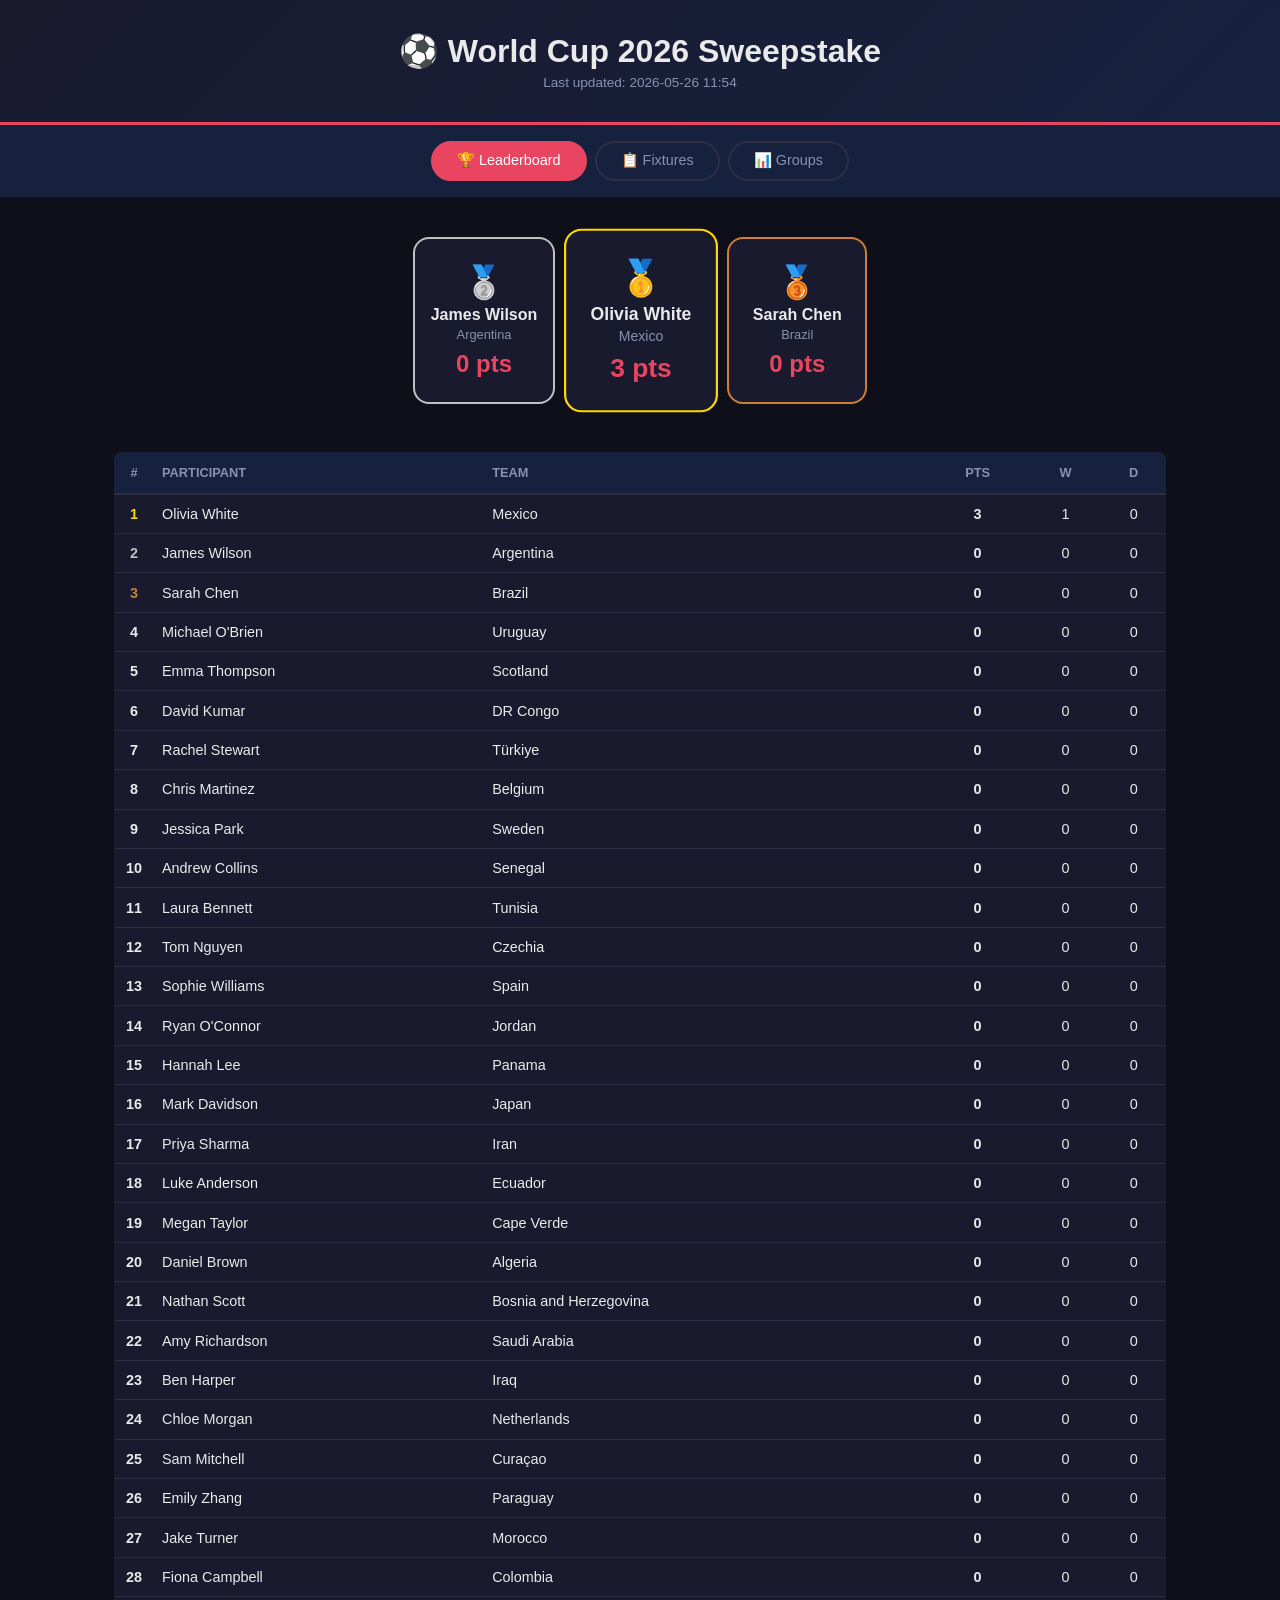
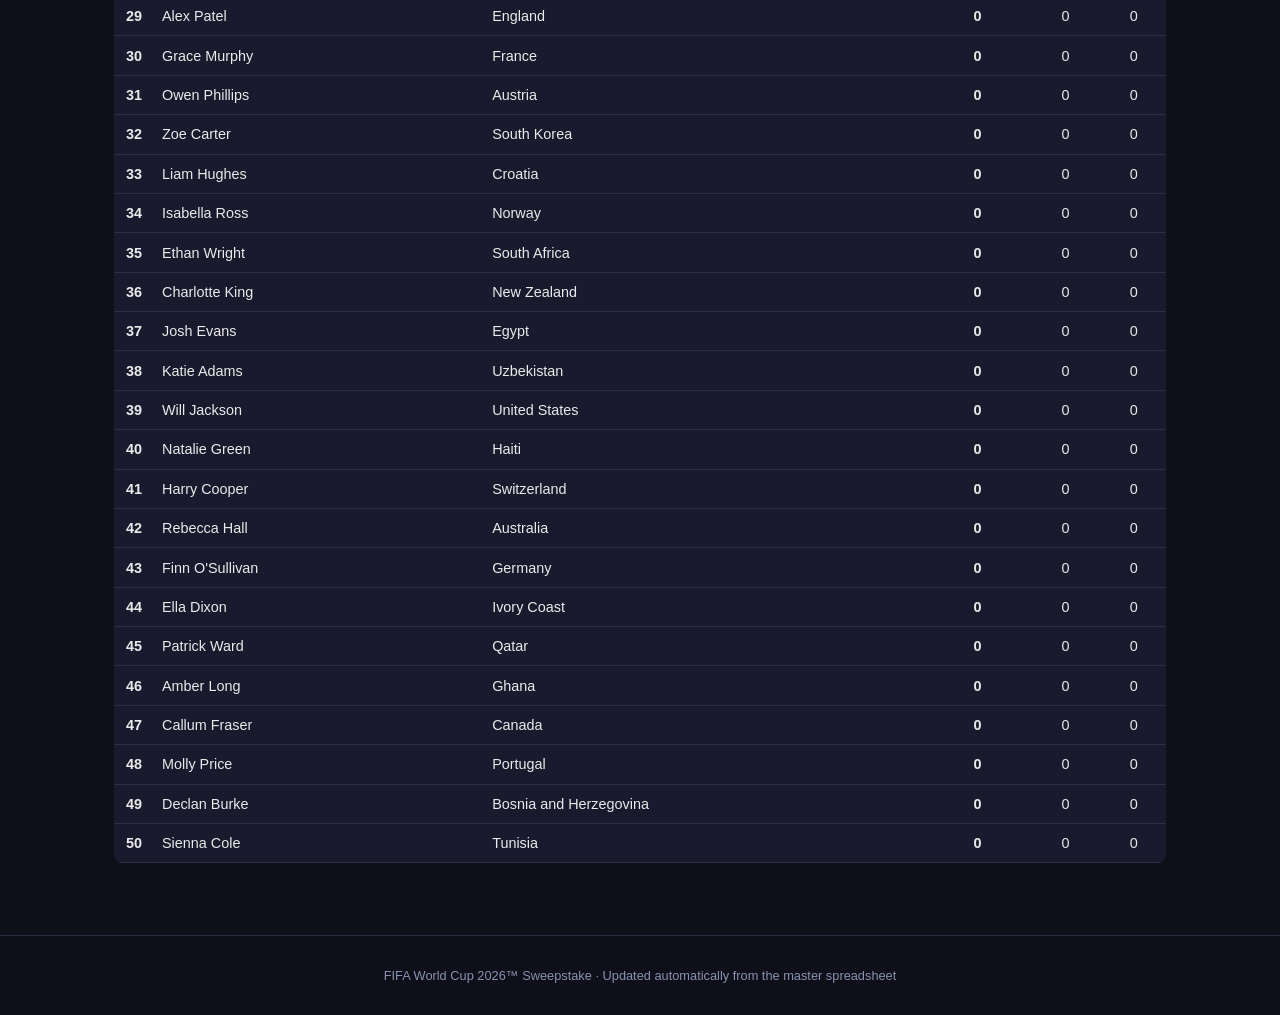
==== docs/WorldCup2026_Sweepstake.html @ 06a11f83 "Initial commit - World Cup 2026 Sweepstake" ====
<!DOCTYPE html>
<html lang="en">
<head>
    <meta charset="UTF-8">
    <meta name="viewport" content="width=device-width, initial-scale=1.0">
    <title>World Cup 2026 Sweepstake</title>
    <style>
:root {
    --primary: #1a1a2e;
    --secondary: #16213e;
    --accent: #e94560;
    --gold: #ffd700;
    --silver: #c0c0c0;
    --bronze: #cd7f32;
    --bg: #0f0f1a;
    --card: #1a1a2e;
    --text: #eaeaea;
    --text-muted: #8892b0;
    --border: #2d2d44;
    --win: #4caf50;
    --draw: #ff9800;
    --loss: #f44336;
}

* { margin: 0; padding: 0; box-sizing: border-box; }

body {
    font-family: -apple-system, BlinkMacSystemFont, 'Segoe UI', Roboto, sans-serif;
    background: var(--bg);
    color: var(--text);
    min-height: 100vh;
}

header {
    background: linear-gradient(135deg, var(--primary), var(--secondary));
    padding: 2rem;
    text-align: center;
    border-bottom: 3px solid var(--accent);
}

header h1 { font-size: 2rem; margin-bottom: 0.3rem; }
.last-updated { color: var(--text-muted); font-size: 0.85rem; }

nav {
    display: flex;
    justify-content: center;
    gap: 0.5rem;
    padding: 1rem;
    background: var(--secondary);
    position: sticky;
    top: 0;
    z-index: 100;
}

.nav-btn {
    background: transparent;
    border: 2px solid var(--border);
    color: var(--text-muted);
    padding: 0.6rem 1.5rem;
    border-radius: 2rem;
    cursor: pointer;
    font-size: 0.9rem;
    transition: all 0.2s;
}

.nav-btn:hover { border-color: var(--accent); color: var(--text); }
.nav-btn.active { background: var(--accent); border-color: var(--accent); color: white; }

main { max-width: 1100px; margin: 0 auto; padding: 1.5rem; }
.tab-content { display: none; }
.tab-content.active { display: block; }

/* LEADERBOARD */
.podium {
    display: flex;
    justify-content: center;
    align-items: flex-end;
    gap: 1rem;
    margin-bottom: 2rem;
    padding: 1rem;
}

.podium-card {
    text-align: center;
    padding: 1.5rem 1rem;
    border-radius: 1rem;
    background: var(--card);
    border: 2px solid var(--border);
    min-width: 140px;
}

.podium-card.gold { border-color: var(--gold); order: 2; transform: scale(1.1); }
.podium-card.silver { border-color: var(--silver); order: 1; }
.podium-card.bronze { border-color: var(--bronze); order: 3; }
.podium-rank { font-size: 2rem; margin-bottom: 0.3rem; }
.podium-name { font-weight: 700; font-size: 1rem; margin-bottom: 0.2rem; }
.podium-team { font-size: 0.8rem; color: var(--text-muted); margin-bottom: 0.5rem; }
.podium-pts { font-size: 1.5rem; font-weight: 700; color: var(--accent); }

.table-container { overflow-x: auto; }

table {
    width: 100%;
    border-collapse: collapse;
    background: var(--card);
    border-radius: 0.5rem;
    overflow: hidden;
}

thead th {
    background: var(--secondary);
    padding: 0.8rem 0.5rem;
    text-align: center;
    font-size: 0.8rem;
    text-transform: uppercase;
    color: var(--text-muted);
    border-bottom: 2px solid var(--border);
}

thead th:nth-child(2), thead th:nth-child(3) { text-align: left; }

tbody tr {
    border-bottom: 1px solid var(--border);
    transition: background 0.15s;
}

tbody tr:hover { background: rgba(233, 69, 96, 0.05); }

tbody td {
    padding: 0.7rem 0.5rem;
    text-align: center;
    font-size: 0.9rem;
}

tbody td:nth-child(2), tbody td:nth-child(3) { text-align: left; }

.rank-cell { font-weight: 700; width: 40px; }
.rank-1 { color: var(--gold); }
.rank-2 { color: var(--silver); }
.rank-3 { color: var(--bronze); }

/* FIXTURES */
.filter-bar {
    display: flex;
    gap: 1rem;
    align-items: center;
    margin-bottom: 1.5rem;
    flex-wrap: wrap;
}

.filter-bar select {
    background: var(--card);
    color: var(--text);
    border: 1px solid var(--border);
    padding: 0.5rem 1rem;
    border-radius: 0.5rem;
    font-size: 0.9rem;
}

.toggle-label {
    display: flex;
    align-items: center;
    gap: 0.5rem;
    color: var(--text-muted);
    font-size: 0.85rem;
    cursor: pointer;
}

.fixtures-list {
    display: flex;
    flex-direction: column;
    gap: 0.5rem;
}

.fixture-card {
    display: grid;
    grid-template-columns: 1fr auto 1fr;
    align-items: center;
    background: var(--card);
    border: 1px solid var(--border);
    border-radius: 0.5rem;
    padding: 0.8rem 1rem;
    gap: 0.5rem;
}

.fixture-card.played { border-left: 3px solid var(--accent); }
.fixture-home { text-align: right; font-weight: 500; }
.fixture-away { text-align: left; font-weight: 500; }

.fixture-score {
    text-align: center;
    font-weight: 700;
    font-size: 1.2rem;
    min-width: 70px;
    background: var(--secondary);
    padding: 0.3rem 0.8rem;
    border-radius: 0.3rem;
}

.fixture-score.pending {
    font-size: 0.8rem;
    color: var(--text-muted);
    font-weight: 400;
}

.fixture-meta {
    display: flex;
    justify-content: space-between;
    font-size: 0.75rem;
    color: var(--text-muted);
    margin-top: 0.2rem;
    grid-column: 1 / -1;
}

/* GROUPS */
.groups-grid {
    display: grid;
    grid-template-columns: repeat(auto-fit, minmax(320px, 1fr));
    gap: 1.5rem;
}

.group-card {
    background: var(--card);
    border: 1px solid var(--border);
    border-radius: 0.75rem;
    overflow: hidden;
}

.group-card h3 {
    padding: 0.7rem 1rem;
    background: var(--secondary);
    border-bottom: 2px solid var(--accent);
    font-size: 0.95rem;
}

.group-card table { border-radius: 0; }
.group-card thead th { font-size: 0.7rem; padding: 0.5rem 0.3rem; }
.group-card tbody td { font-size: 0.8rem; padding: 0.5rem 0.3rem; }
.qualified { background: rgba(76, 175, 80, 0.1); }

/* FOOTER */
footer {
    text-align: center;
    padding: 2rem;
    color: var(--text-muted);
    font-size: 0.8rem;
    border-top: 1px solid var(--border);
    margin-top: 3rem;
}

/* RESPONSIVE */
@media (max-width: 600px) {
    header h1 { font-size: 1.4rem; }
    .podium { flex-direction: column; align-items: center; }
    .podium-card.gold { order: 1; transform: none; }
    .podium-card.silver { order: 2; }
    .podium-card.bronze { order: 3; }
    nav { gap: 0.3rem; }
    .nav-btn { padding: 0.5rem 0.8rem; font-size: 0.8rem; }
    .fixture-card { font-size: 0.85rem; }
}
    </style>
</head>
<body>
    <header>
        <div class="header-content">
            <h1>&#9917; World Cup 2026 Sweepstake</h1>
            <p class="last-updated" id="lastUpdated"></p>
        </div>
    </header>

    <nav>
        <button class="nav-btn active" data-tab="leaderboard">&#127942; Leaderboard</button>
        <button class="nav-btn" data-tab="fixtures">&#128203; Fixtures</button>
        <button class="nav-btn" data-tab="groups">&#128202; Groups</button>
    </nav>

    <main>
        <!-- LEADERBOARD TAB -->
        <section id="leaderboard" class="tab-content active">
            <div class="podium" id="podium"></div>
            <div class="table-container">
                <table id="leaderboardTable">
                    <thead>
                        <tr>
                            <th>#</th>
                            <th>Participant</th>
                            <th>Team</th>
                            <th>Pts</th>
                            <th>W</th>
                            <th>D</th>
                        </tr>
                    </thead>
                    <tbody></tbody>
                </table>
            </div>
        </section>

        <!-- FIXTURES TAB -->
        <section id="fixtures" class="tab-content">
            <div class="filter-bar">
                <select id="stageFilter">
                    <option value="all">All Stages</option>
                    <option value="group">Group Stage</option>
                    <option value="R32">Round of 32</option>
                    <option value="R16">Round of 16</option>
                    <option value="QF">Quarter-Finals</option>
                    <option value="SF">Semi-Finals</option>
                    <option value="3rd">3rd Place</option>
                    <option value="Final">Final</option>
                </select>
                <label class="toggle-label">
                    <input type="checkbox" id="showPlayedOnly"> Played only
                </label>
            </div>
            <div class="fixtures-list" id="fixturesList"></div>
        </section>

        <!-- GROUPS TAB -->
        <section id="groups" class="tab-content">
            <div class="groups-grid" id="groupsGrid"></div>
        </section>
    </main>

    <footer>
        <p>FIFA World Cup 2026&#8482; Sweepstake &middot; Updated automatically from the master spreadsheet</p>
    </footer>

    <script>
// Data is injected here by the export script
const DATA = {"lastUpdated": "2026-05-26 11:54", "teams": [{"name": "Mexico", "group": "Group A"}, {"name": "South Africa", "group": "Group A"}, {"name": "South Korea", "group": "Group A"}, {"name": "Czechia", "group": "Group A"}, {"name": "Canada", "group": "Group B"}, {"name": "Bosnia and Herzegovina", "group": "Group B"}, {"name": "Qatar", "group": "Group B"}, {"name": "Switzerland", "group": "Group B"}, {"name": "Brazil", "group": "Group C"}, {"name": "Morocco", "group": "Group C"}, {"name": "Haiti", "group": "Group C"}, {"name": "Scotland", "group": "Group C"}, {"name": "United States", "group": "Group D"}, {"name": "Paraguay", "group": "Group D"}, {"name": "Australia", "group": "Group D"}, {"name": "Türkiye", "group": "Group D"}, {"name": "Germany", "group": "Group E"}, {"name": "Curaçao", "group": "Group E"}, {"name": "Ivory Coast", "group": "Group E"}, {"name": "Ecuador", "group": "Group E"}, {"name": "Netherlands", "group": "Group F"}, {"name": "Japan", "group": "Group F"}, {"name": "Sweden", "group": "Group F"}, {"name": "Tunisia", "group": "Group F"}, {"name": "Belgium", "group": "Group G"}, {"name": "Egypt", "group": "Group G"}, {"name": "Iran", "group": "Group G"}, {"name": "New Zealand", "group": "Group G"}, {"name": "Spain", "group": "Group H"}, {"name": "Cape Verde", "group": "Group H"}, {"name": "Saudi Arabia", "group": "Group H"}, {"name": "Uruguay", "group": "Group H"}, {"name": "France", "group": "Group I"}, {"name": "Senegal", "group": "Group I"}, {"name": "Iraq", "group": "Group I"}, {"name": "Norway", "group": "Group I"}, {"name": "Argentina", "group": "Group J"}, {"name": "Algeria", "group": "Group J"}, {"name": "Austria", "group": "Group J"}, {"name": "Jordan", "group": "Group J"}, {"name": "Portugal", "group": "Group K"}, {"name": "DR Congo", "group": "Group K"}, {"name": "Uzbekistan", "group": "Group K"}, {"name": "Colombia", "group": "Group K"}, {"name": "England", "group": "Group L"}, {"name": "Croatia", "group": "Group L"}, {"name": "Ghana", "group": "Group L"}, {"name": "Panama", "group": "Group L"}], "fixtures": [{"match": 1, "date": "11-Jun", "stage": "A", "home": "Mexico", "away": "South Africa", "homeScore": 3, "awayScore": 2}, {"match": 2, "date": "11-Jun", "stage": "A", "home": "South Korea", "away": "Czechia", "homeScore": null, "awayScore": null}, {"match": 3, "date": "12-Jun", "stage": "B", "home": "Canada", "away": "Bosnia and Herzegovina", "homeScore": null, "awayScore": null}, {"match": 4, "date": "12-Jun", "stage": "D", "home": "United States", "away": "Paraguay", "homeScore": null, "awayScore": null}, {"match": 5, "date": "13-Jun", "stage": "C", "home": "Haiti", "away": "Scotland", "homeScore": null, "awayScore": null}, {"match": 6, "date": "13-Jun", "stage": "D", "home": "Australia", "away": "Türkiye", "homeScore": null, "awayScore": null}, {"match": 7, "date": "13-Jun", "stage": "C", "home": "Brazil", "away": "Morocco", "homeScore": null, "awayScore": null}, {"match": 8, "date": "13-Jun", "stage": "B", "home": "Qatar", "away": "Switzerland", "homeScore": null, "awayScore": null}, {"match": 9, "date": "14-Jun", "stage": "E", "home": "Ivory Coast", "away": "Ecuador", "homeScore": null, "awayScore": null}, {"match": 10, "date": "14-Jun", "stage": "E", "home": "Germany", "away": "Curaçao", "homeScore": null, "awayScore": null}, {"match": 11, "date": "14-Jun", "stage": "F", "home": "Netherlands", "away": "Japan", "homeScore": null, "awayScore": null}, {"match": 12, "date": "14-Jun", "stage": "F", "home": "Sweden", "away": "Tunisia", "homeScore": null, "awayScore": null}, {"match": 13, "date": "15-Jun", "stage": "H", "home": "Saudi Arabia", "away": "Uruguay", "homeScore": null, "awayScore": null}, {"match": 14, "date": "15-Jun", "stage": "H", "home": "Spain", "away": "Cape Verde", "homeScore": null, "awayScore": null}, {"match": 15, "date": "15-Jun", "stage": "G", "home": "Iran", "away": "New Zealand", "homeScore": null, "awayScore": null}, {"match": 16, "date": "15-Jun", "stage": "G", "home": "Belgium", "away": "Egypt", "homeScore": null, "awayScore": null}, {"match": 17, "date": "16-Jun", "stage": "I", "home": "France", "away": "Senegal", "homeScore": null, "awayScore": null}, {"match": 18, "date": "16-Jun", "stage": "I", "home": "Iraq", "away": "Norway", "homeScore": null, "awayScore": null}, {"match": 19, "date": "16-Jun", "stage": "J", "home": "Argentina", "away": "Algeria", "homeScore": null, "awayScore": null}, {"match": 20, "date": "16-Jun", "stage": "J", "home": "Austria", "away": "Jordan", "homeScore": null, "awayScore": null}, {"match": 21, "date": "17-Jun", "stage": "L", "home": "Ghana", "away": "Panama", "homeScore": null, "awayScore": null}, {"match": 22, "date": "17-Jun", "stage": "L", "home": "England", "away": "Croatia", "homeScore": null, "awayScore": null}, {"match": 23, "date": "17-Jun", "stage": "K", "home": "Portugal", "away": "DR Congo", "homeScore": null, "awayScore": null}, {"match": 24, "date": "17-Jun", "stage": "K", "home": "Uzbekistan", "away": "Colombia", "homeScore": null, "awayScore": null}, {"match": 25, "date": "18-Jun", "stage": "A", "home": "Czechia", "away": "South Africa", "homeScore": null, "awayScore": null}, {"match": 26, "date": "18-Jun", "stage": "B", "home": "Switzerland", "away": "Bosnia and Herzegovina", "homeScore": null, "awayScore": null}, {"match": 27, "date": "18-Jun", "stage": "B", "home": "Canada", "away": "Qatar", "homeScore": null, "awayScore": null}, {"match": 28, "date": "18-Jun", "stage": "A", "home": "Mexico", "away": "South Korea", "homeScore": null, "awayScore": null}, {"match": 29, "date": "19-Jun", "stage": "C", "home": "Brazil", "away": "Haiti", "homeScore": null, "awayScore": null}, {"match": 30, "date": "19-Jun", "stage": "C", "home": "Scotland", "away": "Morocco", "homeScore": null, "awayScore": null}, {"match": 31, "date": "19-Jun", "stage": "D", "home": "Türkiye", "away": "Paraguay", "homeScore": null, "awayScore": null}, {"match": 32, "date": "19-Jun", "stage": "D", "home": "United States", "away": "Australia", "homeScore": null, "awayScore": null}, {"match": 33, "date": "20-Jun", "stage": "E", "home": "Germany", "away": "Ivory Coast", "homeScore": null, "awayScore": null}, {"match": 34, "date": "20-Jun", "stage": "E", "home": "Ecuador", "away": "Curaçao", "homeScore": null, "awayScore": null}, {"match": 35, "date": "20-Jun", "stage": "F", "home": "Netherlands", "away": "Sweden", "homeScore": null, "awayScore": null}, {"match": 36, "date": "20-Jun", "stage": "F", "home": "Tunisia", "away": "Japan", "homeScore": null, "awayScore": null}, {"match": 37, "date": "21-Jun", "stage": "H", "home": "Uruguay", "away": "Cape Verde", "homeScore": null, "awayScore": null}, {"match": 38, "date": "21-Jun", "stage": "H", "home": "Spain", "away": "Saudi Arabia", "homeScore": null, "awayScore": null}, {"match": 39, "date": "21-Jun", "stage": "G", "home": "Belgium", "away": "Iran", "homeScore": null, "awayScore": null}, {"match": 40, "date": "21-Jun", "stage": "G", "home": "New Zealand", "away": "Egypt", "homeScore": null, "awayScore": null}, {"match": 41, "date": "22-Jun", "stage": "I", "home": "Norway", "away": "Senegal", "homeScore": null, "awayScore": null}, {"match": 42, "date": "22-Jun", "stage": "I", "home": "France", "away": "Iraq", "homeScore": null, "awayScore": null}, {"match": 43, "date": "22-Jun", "stage": "J", "home": "Argentina", "away": "Austria", "homeScore": null, "awayScore": null}, {"match": 44, "date": "22-Jun", "stage": "J", "home": "Jordan", "away": "Algeria", "homeScore": null, "awayScore": null}, {"match": 45, "date": "23-Jun", "stage": "L", "home": "England", "away": "Ghana", "homeScore": null, "awayScore": null}, {"match": 46, "date": "23-Jun", "stage": "L", "home": "Panama", "away": "Croatia", "homeScore": null, "awayScore": null}, {"match": 47, "date": "23-Jun", "stage": "K", "home": "Portugal", "away": "Uzbekistan", "homeScore": null, "awayScore": null}, {"match": 48, "date": "23-Jun", "stage": "K", "home": "Colombia", "away": "DR Congo", "homeScore": null, "awayScore": null}, {"match": 49, "date": "24-Jun", "stage": "C", "home": "Scotland", "away": "Brazil", "homeScore": null, "awayScore": null}, {"match": 50, "date": "24-Jun", "stage": "C", "home": "Morocco", "away": "Haiti", "homeScore": null, "awayScore": null}, {"match": 51, "date": "24-Jun", "stage": "B", "home": "Switzerland", "away": "Canada", "homeScore": null, "awayScore": null}, {"match": 52, "date": "24-Jun", "stage": "B", "home": "Bosnia and Herzegovina", "away": "Qatar", "homeScore": null, "awayScore": null}, {"match": 53, "date": "24-Jun", "stage": "A", "home": "Czechia", "away": "Mexico", "homeScore": null, "awayScore": null}, {"match": 54, "date": "24-Jun", "stage": "A", "home": "South Africa", "away": "South Korea", "homeScore": null, "awayScore": null}, {"match": 55, "date": "25-Jun", "stage": "E", "home": "Curaçao", "away": "Ivory Coast", "homeScore": null, "awayScore": null}, {"match": 56, "date": "25-Jun", "stage": "E", "home": "Ecuador", "away": "Germany", "homeScore": null, "awayScore": null}, {"match": 57, "date": "25-Jun", "stage": "F", "home": "Japan", "away": "Sweden", "homeScore": null, "awayScore": null}, {"match": 58, "date": "25-Jun", "stage": "F", "home": "Tunisia", "away": "Netherlands", "homeScore": null, "awayScore": null}, {"match": 59, "date": "25-Jun", "stage": "D", "home": "Türkiye", "away": "United States", "homeScore": null, "awayScore": null}, {"match": 60, "date": "25-Jun", "stage": "D", "home": "Paraguay", "away": "Australia", "homeScore": null, "awayScore": null}, {"match": 61, "date": "26-Jun", "stage": "I", "home": "Norway", "away": "France", "homeScore": null, "awayScore": null}, {"match": 62, "date": "26-Jun", "stage": "I", "home": "Senegal", "away": "Iraq", "homeScore": null, "awayScore": null}, {"match": 63, "date": "26-Jun", "stage": "G", "home": "Egypt", "away": "Iran", "homeScore": null, "awayScore": null}, {"match": 64, "date": "26-Jun", "stage": "G", "home": "New Zealand", "away": "Belgium", "homeScore": null, "awayScore": null}, {"match": 65, "date": "26-Jun", "stage": "H", "home": "Cape Verde", "away": "Saudi Arabia", "homeScore": null, "awayScore": null}, {"match": 66, "date": "26-Jun", "stage": "H", "home": "Uruguay", "away": "Spain", "homeScore": null, "awayScore": null}, {"match": 67, "date": "27-Jun", "stage": "L", "home": "Panama", "away": "England", "homeScore": null, "awayScore": null}, {"match": 68, "date": "27-Jun", "stage": "L", "home": "Croatia", "away": "Ghana", "homeScore": null, "awayScore": null}, {"match": 69, "date": "27-Jun", "stage": "J", "home": "Algeria", "away": "Austria", "homeScore": null, "awayScore": null}, {"match": 70, "date": "27-Jun", "stage": "J", "home": "Jordan", "away": "Argentina", "homeScore": null, "awayScore": null}, {"match": 71, "date": "27-Jun", "stage": "K", "home": "Colombia", "away": "Portugal", "homeScore": null, "awayScore": null}, {"match": 72, "date": "27-Jun", "stage": "K", "home": "DR Congo", "away": "Uzbekistan", "homeScore": null, "awayScore": null}, {"match": 73, "date": "28-Jun", "stage": "R32", "home": "2nd Group A", "away": "2nd Group B", "homeScore": null, "awayScore": null}, {"match": 74, "date": "29-Jun", "stage": "R32", "home": "1st Group E", "away": "3rd ABCDF", "homeScore": null, "awayScore": null}, {"match": 75, "date": "29-Jun", "stage": "R32", "home": "1st Group F", "away": "2nd Group C", "homeScore": null, "awayScore": null}, {"match": 76, "date": "29-Jun", "stage": "R32", "home": "1st Group C", "away": "2nd Group F", "homeScore": null, "awayScore": null}, {"match": 77, "date": "30-Jun", "stage": "R32", "home": "1st Group I", "away": "3rd CDFGH", "homeScore": null, "awayScore": null}, {"match": 78, "date": "30-Jun", "stage": "R32", "home": "2nd Group E", "away": "2nd Group I", "homeScore": null, "awayScore": null}, {"match": 79, "date": "30-Jun", "stage": "R32", "home": "1st Group A", "away": "3rd CEFHI", "homeScore": null, "awayScore": null}, {"match": 80, "date": "01-Jul", "stage": "R32", "home": "1st Group L", "away": "3rd EHIJK", "homeScore": null, "awayScore": null}, {"match": 81, "date": "01-Jul", "stage": "R32", "home": "1st Group D", "away": "3rd BEFIJ", "homeScore": null, "awayScore": null}, {"match": 82, "date": "01-Jul", "stage": "R32", "home": "1st Group G", "away": "3rd AEHIJ", "homeScore": null, "awayScore": null}, {"match": 83, "date": "02-Jul", "stage": "R32", "home": "2nd Group K", "away": "2nd Group L", "homeScore": null, "awayScore": null}, {"match": 84, "date": "02-Jul", "stage": "R32", "home": "1st Group H", "away": "2nd Group J", "homeScore": null, "awayScore": null}, {"match": 85, "date": "02-Jul", "stage": "R32", "home": "1st Group B", "away": "3rd EFGIJ", "homeScore": null, "awayScore": null}, {"match": 86, "date": "03-Jul", "stage": "R32", "home": "1st Group J", "away": "2nd Group H", "homeScore": null, "awayScore": null}, {"match": 87, "date": "03-Jul", "stage": "R32", "home": "1st Group K", "away": "3rd DEIJL", "homeScore": null, "awayScore": null}, {"match": 88, "date": "03-Jul", "stage": "R32", "home": "2nd Group D", "away": "2nd Group G", "homeScore": null, "awayScore": null}, {"match": 89, "date": "04-Jul", "stage": "R16", "home": "W74", "away": "W77", "homeScore": null, "awayScore": null}, {"match": 90, "date": "04-Jul", "stage": "R16", "home": "W73", "away": "W75", "homeScore": null, "awayScore": null}, {"match": 91, "date": "05-Jul", "stage": "R16", "home": "W76", "away": "W78", "homeScore": null, "awayScore": null}, {"match": 92, "date": "05-Jul", "stage": "R16", "home": "W79", "away": "W80", "homeScore": null, "awayScore": null}, {"match": 93, "date": "06-Jul", "stage": "R16", "home": "W83", "away": "W84", "homeScore": null, "awayScore": null}, {"match": 94, "date": "06-Jul", "stage": "R16", "home": "W81", "away": "W82", "homeScore": null, "awayScore": null}, {"match": 95, "date": "07-Jul", "stage": "R16", "home": "W86", "away": "W88", "homeScore": null, "awayScore": null}, {"match": 96, "date": "07-Jul", "stage": "R16", "home": "W85", "away": "W87", "homeScore": null, "awayScore": null}, {"match": 97, "date": "09-Jul", "stage": "QF", "home": "W89", "away": "W90", "homeScore": null, "awayScore": null}, {"match": 98, "date": "10-Jul", "stage": "QF", "home": "W93", "away": "W94", "homeScore": null, "awayScore": null}, {"match": 99, "date": "11-Jul", "stage": "QF", "home": "W91", "away": "W92", "homeScore": null, "awayScore": null}, {"match": 100, "date": "11-Jul", "stage": "QF", "home": "W95", "away": "W96", "homeScore": null, "awayScore": null}, {"match": 101, "date": "14-Jul", "stage": "SF", "home": "W97", "away": "W98", "homeScore": null, "awayScore": null}, {"match": 102, "date": "15-Jul", "stage": "SF", "home": "W99", "away": "W100", "homeScore": null, "awayScore": null}, {"match": 103, "date": "18-Jul", "stage": "3rd", "home": "L101", "away": "L102", "homeScore": null, "awayScore": null}, {"match": 104, "date": "19-Jul", "stage": "Final", "home": "W101", "away": "W102", "homeScore": null, "awayScore": null}], "groups": {"A": [{"team": "Mexico", "group": "A", "p": 1, "w": 1, "d": 0, "l": 0, "gf": 3, "ga": 2, "pts": 3}, {"team": "South Korea", "group": "A", "p": 0, "w": 0, "d": 0, "l": 0, "gf": 0, "ga": 0, "pts": 0}, {"team": "Czechia", "group": "A", "p": 0, "w": 0, "d": 0, "l": 0, "gf": 0, "ga": 0, "pts": 0}, {"team": "South Africa", "group": "A", "p": 1, "w": 0, "d": 0, "l": 1, "gf": 2, "ga": 3, "pts": 0}], "B": [{"team": "Canada", "group": "B", "p": 0, "w": 0, "d": 0, "l": 0, "gf": 0, "ga": 0, "pts": 0}, {"team": "Bosnia and Herzegovina", "group": "B", "p": 0, "w": 0, "d": 0, "l": 0, "gf": 0, "ga": 0, "pts": 0}, {"team": "Qatar", "group": "B", "p": 0, "w": 0, "d": 0, "l": 0, "gf": 0, "ga": 0, "pts": 0}, {"team": "Switzerland", "group": "B", "p": 0, "w": 0, "d": 0, "l": 0, "gf": 0, "ga": 0, "pts": 0}], "C": [{"team": "Brazil", "group": "C", "p": 0, "w": 0, "d": 0, "l": 0, "gf": 0, "ga": 0, "pts": 0}, {"team": "Morocco", "group": "C", "p": 0, "w": 0, "d": 0, "l": 0, "gf": 0, "ga": 0, "pts": 0}, {"team": "Haiti", "group": "C", "p": 0, "w": 0, "d": 0, "l": 0, "gf": 0, "ga": 0, "pts": 0}, {"team": "Scotland", "group": "C", "p": 0, "w": 0, "d": 0, "l": 0, "gf": 0, "ga": 0, "pts": 0}], "D": [{"team": "United States", "group": "D", "p": 0, "w": 0, "d": 0, "l": 0, "gf": 0, "ga": 0, "pts": 0}, {"team": "Paraguay", "group": "D", "p": 0, "w": 0, "d": 0, "l": 0, "gf": 0, "ga": 0, "pts": 0}, {"team": "Australia", "group": "D", "p": 0, "w": 0, "d": 0, "l": 0, "gf": 0, "ga": 0, "pts": 0}, {"team": "Türkiye", "group": "D", "p": 0, "w": 0, "d": 0, "l": 0, "gf": 0, "ga": 0, "pts": 0}], "E": [{"team": "Germany", "group": "E", "p": 0, "w": 0, "d": 0, "l": 0, "gf": 0, "ga": 0, "pts": 0}, {"team": "Curaçao", "group": "E", "p": 0, "w": 0, "d": 0, "l": 0, "gf": 0, "ga": 0, "pts": 0}, {"team": "Ivory Coast", "group": "E", "p": 0, "w": 0, "d": 0, "l": 0, "gf": 0, "ga": 0, "pts": 0}, {"team": "Ecuador", "group": "E", "p": 0, "w": 0, "d": 0, "l": 0, "gf": 0, "ga": 0, "pts": 0}], "F": [{"team": "Netherlands", "group": "F", "p": 0, "w": 0, "d": 0, "l": 0, "gf": 0, "ga": 0, "pts": 0}, {"team": "Japan", "group": "F", "p": 0, "w": 0, "d": 0, "l": 0, "gf": 0, "ga": 0, "pts": 0}, {"team": "Sweden", "group": "F", "p": 0, "w": 0, "d": 0, "l": 0, "gf": 0, "ga": 0, "pts": 0}, {"team": "Tunisia", "group": "F", "p": 0, "w": 0, "d": 0, "l": 0, "gf": 0, "ga": 0, "pts": 0}], "G": [{"team": "Belgium", "group": "G", "p": 0, "w": 0, "d": 0, "l": 0, "gf": 0, "ga": 0, "pts": 0}, {"team": "Egypt", "group": "G", "p": 0, "w": 0, "d": 0, "l": 0, "gf": 0, "ga": 0, "pts": 0}, {"team": "Iran", "group": "G", "p": 0, "w": 0, "d": 0, "l": 0, "gf": 0, "ga": 0, "pts": 0}, {"team": "New Zealand", "group": "G", "p": 0, "w": 0, "d": 0, "l": 0, "gf": 0, "ga": 0, "pts": 0}], "H": [{"team": "Spain", "group": "H", "p": 0, "w": 0, "d": 0, "l": 0, "gf": 0, "ga": 0, "pts": 0}, {"team": "Cape Verde", "group": "H", "p": 0, "w": 0, "d": 0, "l": 0, "gf": 0, "ga": 0, "pts": 0}, {"team": "Saudi Arabia", "group": "H", "p": 0, "w": 0, "d": 0, "l": 0, "gf": 0, "ga": 0, "pts": 0}, {"team": "Uruguay", "group": "H", "p": 0, "w": 0, "d": 0, "l": 0, "gf": 0, "ga": 0, "pts": 0}], "I": [{"team": "France", "group": "I", "p": 0, "w": 0, "d": 0, "l": 0, "gf": 0, "ga": 0, "pts": 0}, {"team": "Senegal", "group": "I", "p": 0, "w": 0, "d": 0, "l": 0, "gf": 0, "ga": 0, "pts": 0}, {"team": "Iraq", "group": "I", "p": 0, "w": 0, "d": 0, "l": 0, "gf": 0, "ga": 0, "pts": 0}, {"team": "Norway", "group": "I", "p": 0, "w": 0, "d": 0, "l": 0, "gf": 0, "ga": 0, "pts": 0}], "J": [{"team": "Argentina", "group": "J", "p": 0, "w": 0, "d": 0, "l": 0, "gf": 0, "ga": 0, "pts": 0}, {"team": "Algeria", "group": "J", "p": 0, "w": 0, "d": 0, "l": 0, "gf": 0, "ga": 0, "pts": 0}, {"team": "Austria", "group": "J", "p": 0, "w": 0, "d": 0, "l": 0, "gf": 0, "ga": 0, "pts": 0}, {"team": "Jordan", "group": "J", "p": 0, "w": 0, "d": 0, "l": 0, "gf": 0, "ga": 0, "pts": 0}], "K": [{"team": "Portugal", "group": "K", "p": 0, "w": 0, "d": 0, "l": 0, "gf": 0, "ga": 0, "pts": 0}, {"team": "DR Congo", "group": "K", "p": 0, "w": 0, "d": 0, "l": 0, "gf": 0, "ga": 0, "pts": 0}, {"team": "Uzbekistan", "group": "K", "p": 0, "w": 0, "d": 0, "l": 0, "gf": 0, "ga": 0, "pts": 0}, {"team": "Colombia", "group": "K", "p": 0, "w": 0, "d": 0, "l": 0, "gf": 0, "ga": 0, "pts": 0}], "L": [{"team": "England", "group": "L", "p": 0, "w": 0, "d": 0, "l": 0, "gf": 0, "ga": 0, "pts": 0}, {"team": "Croatia", "group": "L", "p": 0, "w": 0, "d": 0, "l": 0, "gf": 0, "ga": 0, "pts": 0}, {"team": "Ghana", "group": "L", "p": 0, "w": 0, "d": 0, "l": 0, "gf": 0, "ga": 0, "pts": 0}, {"team": "Panama", "group": "L", "p": 0, "w": 0, "d": 0, "l": 0, "gf": 0, "ga": 0, "pts": 0}]}, "leaderboard": [{"participant": "Olivia White", "team": "Mexico", "points": 3, "wins": 1, "draws": 0, "rank": 1}, {"participant": "James Wilson", "team": "Argentina", "points": 0, "wins": 0, "draws": 0, "rank": 2}, {"participant": "Sarah Chen", "team": "Brazil", "points": 0, "wins": 0, "draws": 0, "rank": 3}, {"participant": "Michael O'Brien", "team": "Uruguay", "points": 0, "wins": 0, "draws": 0, "rank": 4}, {"participant": "Emma Thompson", "team": "Scotland", "points": 0, "wins": 0, "draws": 0, "rank": 5}, {"participant": "David Kumar", "team": "DR Congo", "points": 0, "wins": 0, "draws": 0, "rank": 6}, {"participant": "Rachel Stewart", "team": "Türkiye", "points": 0, "wins": 0, "draws": 0, "rank": 7}, {"participant": "Chris Martinez", "team": "Belgium", "points": 0, "wins": 0, "draws": 0, "rank": 8}, {"participant": "Jessica Park", "team": "Sweden", "points": 0, "wins": 0, "draws": 0, "rank": 9}, {"participant": "Andrew Collins", "team": "Senegal", "points": 0, "wins": 0, "draws": 0, "rank": 10}, {"participant": "Laura Bennett", "team": "Tunisia", "points": 0, "wins": 0, "draws": 0, "rank": 11}, {"participant": "Tom Nguyen", "team": "Czechia", "points": 0, "wins": 0, "draws": 0, "rank": 12}, {"participant": "Sophie Williams", "team": "Spain", "points": 0, "wins": 0, "draws": 0, "rank": 13}, {"participant": "Ryan O'Connor", "team": "Jordan", "points": 0, "wins": 0, "draws": 0, "rank": 14}, {"participant": "Hannah Lee", "team": "Panama", "points": 0, "wins": 0, "draws": 0, "rank": 15}, {"participant": "Mark Davidson", "team": "Japan", "points": 0, "wins": 0, "draws": 0, "rank": 16}, {"participant": "Priya Sharma", "team": "Iran", "points": 0, "wins": 0, "draws": 0, "rank": 17}, {"participant": "Luke Anderson", "team": "Ecuador", "points": 0, "wins": 0, "draws": 0, "rank": 18}, {"participant": "Megan Taylor", "team": "Cape Verde", "points": 0, "wins": 0, "draws": 0, "rank": 19}, {"participant": "Daniel Brown", "team": "Algeria", "points": 0, "wins": 0, "draws": 0, "rank": 20}, {"participant": "Nathan Scott", "team": "Bosnia and Herzegovina", "points": 0, "wins": 0, "draws": 0, "rank": 21}, {"participant": "Amy Richardson", "team": "Saudi Arabia", "points": 0, "wins": 0, "draws": 0, "rank": 22}, {"participant": "Ben Harper", "team": "Iraq", "points": 0, "wins": 0, "draws": 0, "rank": 23}, {"participant": "Chloe Morgan", "team": "Netherlands", "points": 0, "wins": 0, "draws": 0, "rank": 24}, {"participant": "Sam Mitchell", "team": "Curaçao", "points": 0, "wins": 0, "draws": 0, "rank": 25}, {"participant": "Emily Zhang", "team": "Paraguay", "points": 0, "wins": 0, "draws": 0, "rank": 26}, {"participant": "Jake Turner", "team": "Morocco", "points": 0, "wins": 0, "draws": 0, "rank": 27}, {"participant": "Fiona Campbell", "team": "Colombia", "points": 0, "wins": 0, "draws": 0, "rank": 28}, {"participant": "Alex Patel", "team": "England", "points": 0, "wins": 0, "draws": 0, "rank": 29}, {"participant": "Grace Murphy", "team": "France", "points": 0, "wins": 0, "draws": 0, "rank": 30}, {"participant": "Owen Phillips", "team": "Austria", "points": 0, "wins": 0, "draws": 0, "rank": 31}, {"participant": "Zoe Carter", "team": "South Korea", "points": 0, "wins": 0, "draws": 0, "rank": 32}, {"participant": "Liam Hughes", "team": "Croatia", "points": 0, "wins": 0, "draws": 0, "rank": 33}, {"participant": "Isabella Ross", "team": "Norway", "points": 0, "wins": 0, "draws": 0, "rank": 34}, {"participant": "Ethan Wright", "team": "South Africa", "points": 0, "wins": 0, "draws": 0, "rank": 35}, {"participant": "Charlotte King", "team": "New Zealand", "points": 0, "wins": 0, "draws": 0, "rank": 36}, {"participant": "Josh Evans", "team": "Egypt", "points": 0, "wins": 0, "draws": 0, "rank": 37}, {"participant": "Katie Adams", "team": "Uzbekistan", "points": 0, "wins": 0, "draws": 0, "rank": 38}, {"participant": "Will Jackson", "team": "United States", "points": 0, "wins": 0, "draws": 0, "rank": 39}, {"participant": "Natalie Green", "team": "Haiti", "points": 0, "wins": 0, "draws": 0, "rank": 40}, {"participant": "Harry Cooper", "team": "Switzerland", "points": 0, "wins": 0, "draws": 0, "rank": 41}, {"participant": "Rebecca Hall", "team": "Australia", "points": 0, "wins": 0, "draws": 0, "rank": 42}, {"participant": "Finn O'Sullivan", "team": "Germany", "points": 0, "wins": 0, "draws": 0, "rank": 43}, {"participant": "Ella Dixon", "team": "Ivory Coast", "points": 0, "wins": 0, "draws": 0, "rank": 44}, {"participant": "Patrick Ward", "team": "Qatar", "points": 0, "wins": 0, "draws": 0, "rank": 45}, {"participant": "Amber Long", "team": "Ghana", "points": 0, "wins": 0, "draws": 0, "rank": 46}, {"participant": "Callum Fraser", "team": "Canada", "points": 0, "wins": 0, "draws": 0, "rank": 47}, {"participant": "Molly Price", "team": "Portugal", "points": 0, "wins": 0, "draws": 0, "rank": 48}, {"participant": "Declan Burke", "team": "Bosnia and Herzegovina", "points": 0, "wins": 0, "draws": 0, "rank": 49}, {"participant": "Sienna Cole", "team": "Tunisia", "points": 0, "wins": 0, "draws": 0, "rank": 50}]};

(function() {
    if (typeof DATA === 'undefined') {
        document.querySelector('main').innerHTML =
            '<p style="text-align:center;padding:3rem;color:var(--text-muted)">No data available. Run <code>python export_to_web.py</code> to generate this file.</p>';
        return;
    }

    renderLastUpdated();
    renderLeaderboard();
    renderFixtures();
    renderGroups();
    setupNav();
    setupFilters();

    function setupNav() {
        document.querySelectorAll('.nav-btn').forEach(function(btn) {
            btn.addEventListener('click', function() {
                document.querySelectorAll('.nav-btn').forEach(function(b) { b.classList.remove('active'); });
                document.querySelectorAll('.tab-content').forEach(function(t) { t.classList.remove('active'); });
                btn.classList.add('active');
                document.getElementById(btn.dataset.tab).classList.add('active');
            });
        });
    }

    function renderLastUpdated() {
        document.getElementById('lastUpdated').textContent =
            DATA.lastUpdated ? 'Last updated: ' + DATA.lastUpdated : '';
    }

    function renderLeaderboard() {
        var lb = DATA.leaderboard;
        if (!lb || lb.length === 0) return;

        var podium = document.getElementById('podium');
        var medals = ['gold', 'silver', 'bronze'];
        var icons = ['\u{1F947}', '\u{1F948}', '\u{1F949}'];

        podium.innerHTML = lb.slice(0, 3).map(function(e, i) {
            return '<div class="podium-card ' + medals[i] + '">' +
                '<div class="podium-rank">' + icons[i] + '</div>' +
                '<div class="podium-name">' + escapeHtml(e.participant) + '</div>' +
                '<div class="podium-team">' + escapeHtml(e.team) + '</div>' +
                '<div class="podium-pts">' + e.points + ' pts</div>' +
            '</div>';
        }).join('');

        var tbody = document.querySelector('#leaderboardTable tbody');
        tbody.innerHTML = lb.map(function(e) {
            return '<tr>' +
                '<td class="rank-cell rank-' + (e.rank <= 3 ? e.rank : '') + '">' + e.rank + '</td>' +
                '<td>' + escapeHtml(e.participant) + '</td>' +
                '<td>' + escapeHtml(e.team) + '</td>' +
                '<td><strong>' + e.points + '</strong></td>' +
                '<td>' + e.wins + '</td>' +
                '<td>' + e.draws + '</td>' +
            '</tr>';
        }).join('');
    }

    function renderFixtures(stageFilter, playedOnly) {
        stageFilter = stageFilter || 'all';
        playedOnly = playedOnly || false;
        var container = document.getElementById('fixturesList');
        var fixtures = DATA.fixtures.slice();

        if (stageFilter === 'group') {
            fixtures = fixtures.filter(function(f) { return f.stage.length === 1; });
        } else if (stageFilter !== 'all') {
            fixtures = fixtures.filter(function(f) { return f.stage === stageFilter; });
        }

        if (playedOnly) {
            fixtures = fixtures.filter(function(f) { return f.homeScore !== null; });
        }

        container.innerHTML = fixtures.map(function(f) {
            var played = f.homeScore !== null;
            var scoreText = played ? f.homeScore + ' - ' + f.awayScore : (f.date || 'TBD');

            return '<div class="fixture-card ' + (played ? 'played' : '') + '">' +
                '<div class="fixture-home">' + escapeHtml(f.home) + '</div>' +
                '<div class="fixture-score ' + (played ? '' : 'pending') + '">' + scoreText + '</div>' +
                '<div class="fixture-away">' + escapeHtml(f.away) + '</div>' +
                '<div class="fixture-meta">' +
                    '<span>Match ' + f.match + '</span>' +
                    '<span>' + f.date + ' &middot; ' + formatStage(f.stage) + '</span>' +
                '</div>' +
            '</div>';
        }).join('');
    }

    function setupFilters() {
        var stageSelect = document.getElementById('stageFilter');
        var playedCheck = document.getElementById('showPlayedOnly');
        stageSelect.addEventListener('change', function() {
            renderFixtures(stageSelect.value, playedCheck.checked);
        });
        playedCheck.addEventListener('change', function() {
            renderFixtures(stageSelect.value, playedCheck.checked);
        });
    }

    function formatStage(stage) {
        if (stage.length === 1) return 'Group ' + stage;
        var map = { R32: 'Round of 32', R16: 'Round of 16', QF: 'Quarter-Final', SF: 'Semi-Final', '3rd': '3rd Place', Final: 'Final' };
        return map[stage] || stage;
    }

    function renderGroups() {
        var groups = DATA.groups;
        if (!groups || Object.keys(groups).length === 0) return;

        var grid = document.getElementById('groupsGrid');
        var sortedKeys = Object.keys(groups).sort();

        grid.innerHTML = sortedKeys.map(function(g) {
            var teams = groups[g];
            var rows = teams.map(function(t, i) {
                return '<tr class="' + (i < 2 ? 'qualified' : '') + '">' +
                    '<td style="text-align:left">' + escapeHtml(t.team) + '</td>' +
                    '<td>' + t.p + '</td>' +
                    '<td>' + t.w + '</td>' +
                    '<td>' + t.d + '</td>' +
                    '<td>' + t.l + '</td>' +
                    '<td>' + t.gf + '</td>' +
                    '<td>' + t.ga + '</td>' +
                    '<td>' + (t.gf - t.ga) + '</td>' +
                    '<td><strong>' + t.pts + '</strong></td>' +
                '</tr>';
            }).join('');

            return '<div class="group-card">' +
                '<h3>Group ' + g + '</h3>' +
                '<table>' +
                    '<thead><tr>' +
                        '<th style="text-align:left">Team</th>' +
                        '<th>P</th><th>W</th><th>D</th><th>L</th>' +
                        '<th>GF</th><th>GA</th><th>GD</th><th>Pts</th>' +
                    '</tr></thead>' +
                    '<tbody>' + rows + '</tbody>' +
                '</table>' +
            '</div>';
        }).join('');
    }

    function escapeHtml(str) {
        if (!str) return '';
        var div = document.createElement('div');
        div.textContent = str;
        return div.innerHTML;
    }
})();
    </script>
</body>
</html>
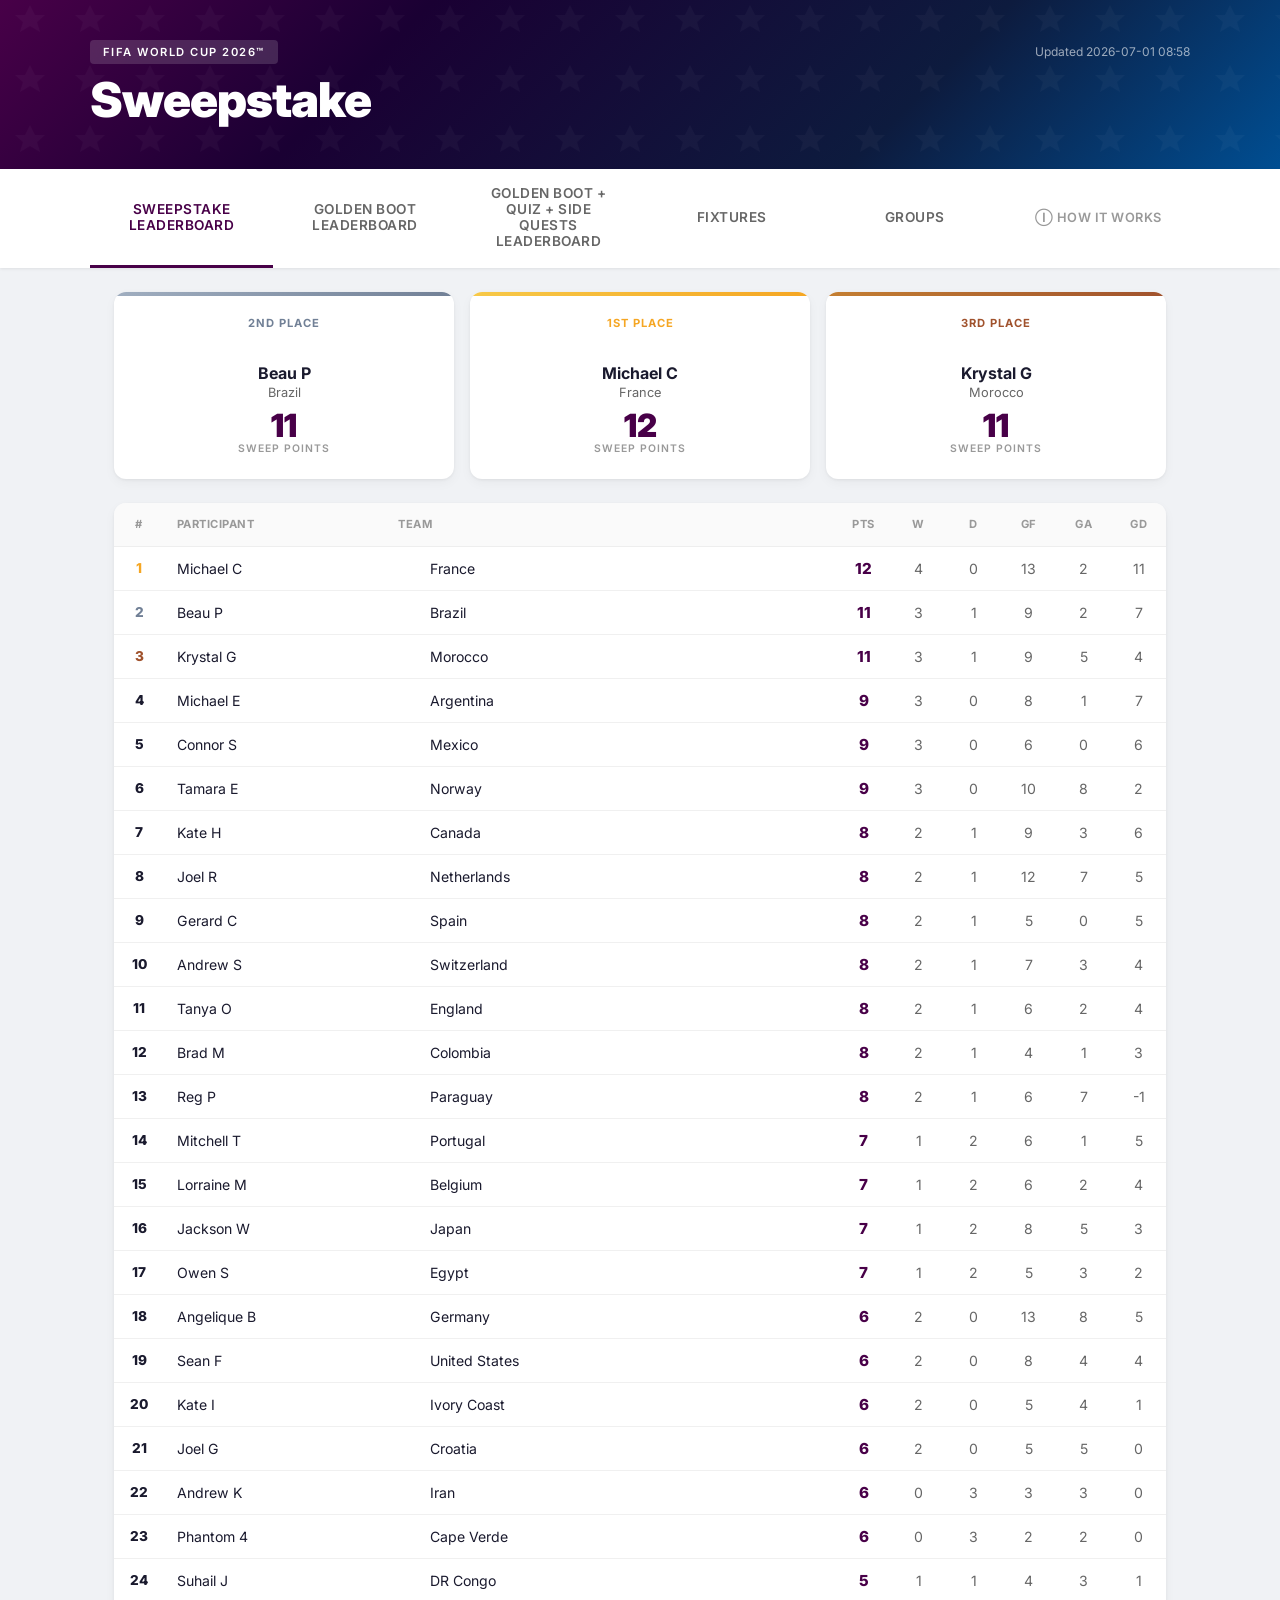
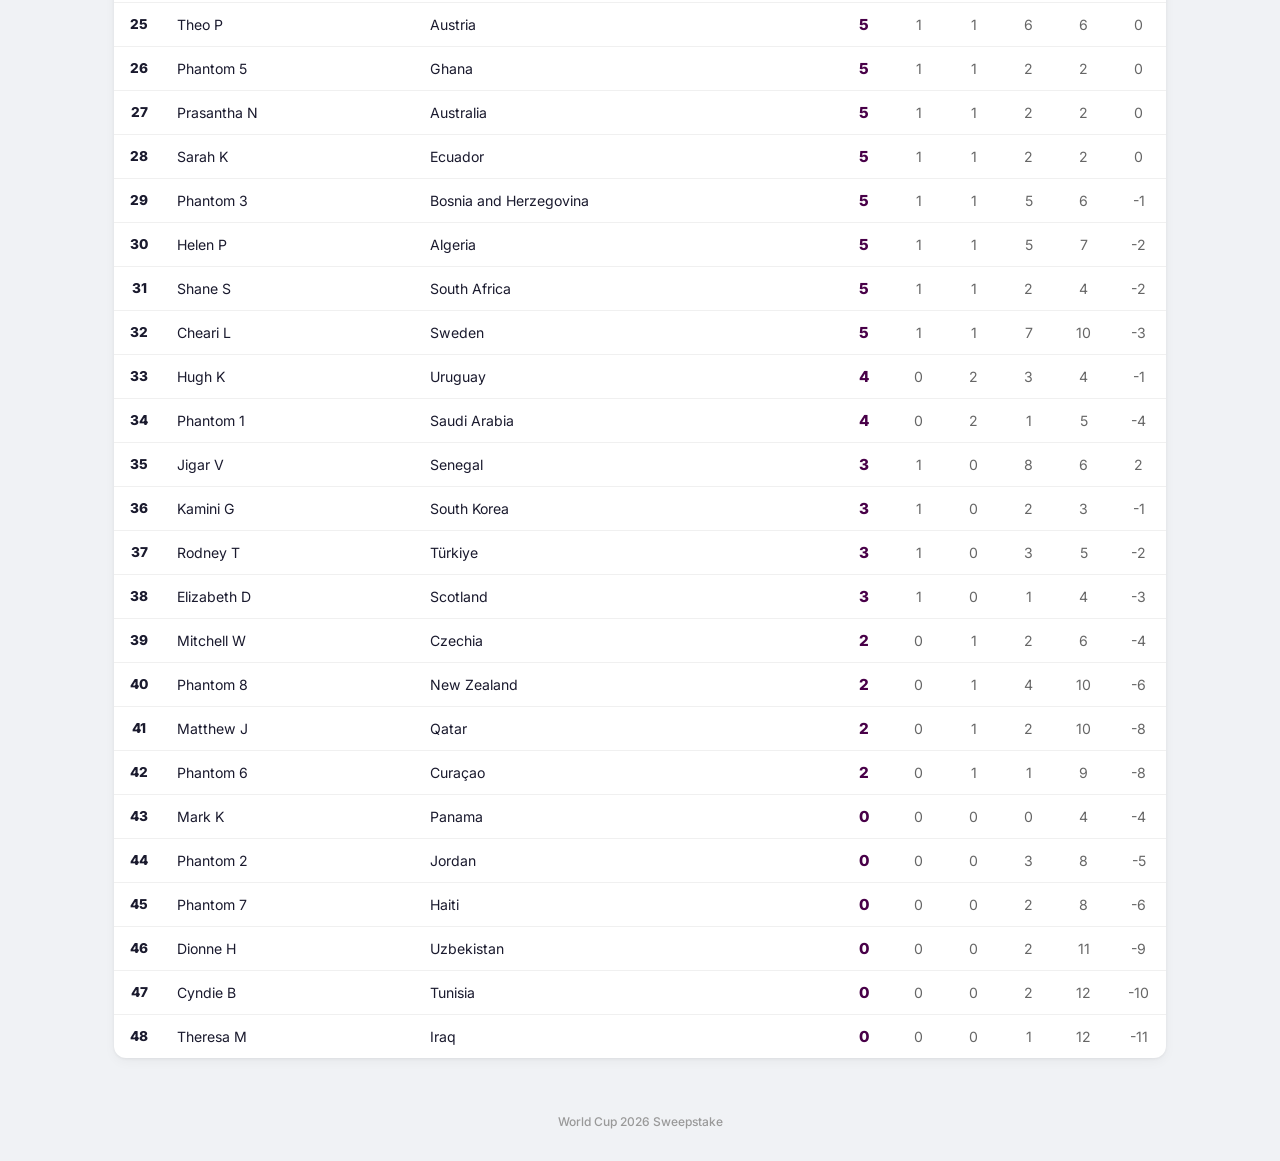
==== commit db8c3165: "Update scores 2026-07-01" ====
--- a/docs/WorldCup2026_Sweepstake.html
+++ b/docs/WorldCup2026_Sweepstake.html
@@ -2,487 +2,16 @@
 <html lang="en">
 <head>
     <meta charset="UTF-8">
+    <meta http-equiv="refresh" content="0; url=./index.html">
     <meta name="viewport" content="width=device-width, initial-scale=1.0">
     <title>World Cup 2026 Sweepstake</title>
-    <style>
-:root {
-    --primary: #1a1a2e;
-    --secondary: #16213e;
-    --accent: #e94560;
-    --gold: #ffd700;
-    --silver: #c0c0c0;
-    --bronze: #cd7f32;
-    --bg: #0f0f1a;
-    --card: #1a1a2e;
-    --text: #eaeaea;
-    --text-muted: #8892b0;
-    --border: #2d2d44;
-    --win: #4caf50;
-    --draw: #ff9800;
-    --loss: #f44336;
-}
-
-* { margin: 0; padding: 0; box-sizing: border-box; }
-
-body {
-    font-family: -apple-system, BlinkMacSystemFont, 'Segoe UI', Roboto, sans-serif;
-    background: var(--bg);
-    color: var(--text);
-    min-height: 100vh;
-}
-
-header {
-    background: linear-gradient(135deg, var(--primary), var(--secondary));
-    padding: 2rem;
-    text-align: center;
-    border-bottom: 3px solid var(--accent);
-}
-
-header h1 { font-size: 2rem; margin-bottom: 0.3rem; }
-.last-updated { color: var(--text-muted); font-size: 0.85rem; }
-
-nav {
-    display: flex;
-    justify-content: center;
-    gap: 0.5rem;
-    padding: 1rem;
-    background: var(--secondary);
-    position: sticky;
-    top: 0;
-    z-index: 100;
-}
-
-.nav-btn {
-    background: transparent;
-    border: 2px solid var(--border);
-    color: var(--text-muted);
-    padding: 0.6rem 1.5rem;
-    border-radius: 2rem;
-    cursor: pointer;
-    font-size: 0.9rem;
-    transition: all 0.2s;
-}
-
-.nav-btn:hover { border-color: var(--accent); color: var(--text); }
-.nav-btn.active { background: var(--accent); border-color: var(--accent); color: white; }
-
-main { max-width: 1100px; margin: 0 auto; padding: 1.5rem; }
-.tab-content { display: none; }
-.tab-content.active { display: block; }
-
-/* LEADERBOARD */
-.podium {
-    display: flex;
-    justify-content: center;
-    align-items: flex-end;
-    gap: 1rem;
-    margin-bottom: 2rem;
-    padding: 1rem;
-}
-
-.podium-card {
-    text-align: center;
-    padding: 1.5rem 1rem;
-    border-radius: 1rem;
-    background: var(--card);
-    border: 2px solid var(--border);
-    min-width: 140px;
-}
-
-.podium-card.gold { border-color: var(--gold); order: 2; transform: scale(1.1); }
-.podium-card.silver { border-color: var(--silver); order: 1; }
-.podium-card.bronze { border-color: var(--bronze); order: 3; }
-.podium-rank { font-size: 2rem; margin-bottom: 0.3rem; }
-.podium-name { font-weight: 700; font-size: 1rem; margin-bottom: 0.2rem; }
-.podium-team { font-size: 0.8rem; color: var(--text-muted); margin-bottom: 0.5rem; }
-.podium-pts { font-size: 1.5rem; font-weight: 700; color: var(--accent); }
-
-.table-container { overflow-x: auto; }
-
-table {
-    width: 100%;
-    border-collapse: collapse;
-    background: var(--card);
-    border-radius: 0.5rem;
-    overflow: hidden;
-}
-
-thead th {
-    background: var(--secondary);
-    padding: 0.8rem 0.5rem;
-    text-align: center;
-    font-size: 0.8rem;
-    text-transform: uppercase;
-    color: var(--text-muted);
-    border-bottom: 2px solid var(--border);
-}
-
-thead th:nth-child(2), thead th:nth-child(3) { text-align: left; }
-
-tbody tr {
-    border-bottom: 1px solid var(--border);
-    transition: background 0.15s;
-}
-
-tbody tr:hover { background: rgba(233, 69, 96, 0.05); }
-
-tbody td {
-    padding: 0.7rem 0.5rem;
-    text-align: center;
-    font-size: 0.9rem;
-}
-
-tbody td:nth-child(2), tbody td:nth-child(3) { text-align: left; }
-
-.rank-cell { font-weight: 700; width: 40px; }
-.rank-1 { color: var(--gold); }
-.rank-2 { color: var(--silver); }
-.rank-3 { color: var(--bronze); }
-
-/* FIXTURES */
-.filter-bar {
-    display: flex;
-    gap: 1rem;
-    align-items: center;
-    margin-bottom: 1.5rem;
-    flex-wrap: wrap;
-}
-
-.filter-bar select {
-    background: var(--card);
-    color: var(--text);
-    border: 1px solid var(--border);
-    padding: 0.5rem 1rem;
-    border-radius: 0.5rem;
-    font-size: 0.9rem;
-}
-
-.toggle-label {
-    display: flex;
-    align-items: center;
-    gap: 0.5rem;
-    color: var(--text-muted);
-    font-size: 0.85rem;
-    cursor: pointer;
-}
-
-.fixtures-list {
-    display: flex;
-    flex-direction: column;
-    gap: 0.5rem;
-}
-
-.fixture-card {
-    display: grid;
-    grid-template-columns: 1fr auto 1fr;
-    align-items: center;
-    background: var(--card);
-    border: 1px solid var(--border);
-    border-radius: 0.5rem;
-    padding: 0.8rem 1rem;
-    gap: 0.5rem;
-}
-
-.fixture-card.played { border-left: 3px solid var(--accent); }
-.fixture-home { text-align: right; font-weight: 500; }
-.fixture-away { text-align: left; font-weight: 500; }
-
-.fixture-score {
-    text-align: center;
-    font-weight: 700;
-    font-size: 1.2rem;
-    min-width: 70px;
-    background: var(--secondary);
-    padding: 0.3rem 0.8rem;
-    border-radius: 0.3rem;
-}
-
-.fixture-score.pending {
-    font-size: 0.8rem;
-    color: var(--text-muted);
-    font-weight: 400;
-}
-
-.fixture-meta {
-    display: flex;
-    justify-content: space-between;
-    font-size: 0.75rem;
-    color: var(--text-muted);
-    margin-top: 0.2rem;
-    grid-column: 1 / -1;
-}
-
-/* GROUPS */
-.groups-grid {
-    display: grid;
-    grid-template-columns: repeat(auto-fit, minmax(320px, 1fr));
-    gap: 1.5rem;
-}
-
-.group-card {
-    background: var(--card);
-    border: 1px solid var(--border);
-    border-radius: 0.75rem;
-    overflow: hidden;
-}
-
-.group-card h3 {
-    padding: 0.7rem 1rem;
-    background: var(--secondary);
-    border-bottom: 2px solid var(--accent);
-    font-size: 0.95rem;
-}
-
-.group-card table { border-radius: 0; }
-.group-card thead th { font-size: 0.7rem; padding: 0.5rem 0.3rem; }
-.group-card tbody td { font-size: 0.8rem; padding: 0.5rem 0.3rem; }
-.qualified { background: rgba(76, 175, 80, 0.1); }
-
-/* FOOTER */
-footer {
-    text-align: center;
-    padding: 2rem;
-    color: var(--text-muted);
-    font-size: 0.8rem;
-    border-top: 1px solid var(--border);
-    margin-top: 3rem;
-}
-
-/* RESPONSIVE */
-@media (max-width: 600px) {
-    header h1 { font-size: 1.4rem; }
-    .podium { flex-direction: column; align-items: center; }
-    .podium-card.gold { order: 1; transform: none; }
-    .podium-card.silver { order: 2; }
-    .podium-card.bronze { order: 3; }
-    nav { gap: 0.3rem; }
-    .nav-btn { padding: 0.5rem 0.8rem; font-size: 0.8rem; }
-    .fixture-card { font-size: 0.85rem; }
-}
-    </style>
+    <link rel="canonical" href="./index.html">
+    <script>
+        // Keep old links working by forwarding to the maintained page.
+        window.location.replace('./index.html');
+    </script>
 </head>
 <body>
-    <header>
-        <div class="header-content">
-            <h1>&#9917; World Cup 2026 Sweepstake</h1>
-            <p class="last-updated" id="lastUpdated"></p>
-        </div>
-    </header>
-
-    <nav>
-        <button class="nav-btn active" data-tab="leaderboard">&#127942; Leaderboard</button>
-        <button class="nav-btn" data-tab="fixtures">&#128203; Fixtures</button>
-        <button class="nav-btn" data-tab="groups">&#128202; Groups</button>
-    </nav>
-
-    <main>
-        <!-- LEADERBOARD TAB -->
-        <section id="leaderboard" class="tab-content active">
-            <div class="podium" id="podium"></div>
-            <div class="table-container">
-                <table id="leaderboardTable">
-                    <thead>
-                        <tr>
-                            <th>#</th>
-                            <th>Participant</th>
-                            <th>Team</th>
-                            <th>Pts</th>
-                            <th>W</th>
-                            <th>D</th>
-                        </tr>
-                    </thead>
-                    <tbody></tbody>
-                </table>
-            </div>
-        </section>
-
-        <!-- FIXTURES TAB -->
-        <section id="fixtures" class="tab-content">
-            <div class="filter-bar">
-                <select id="stageFilter">
-                    <option value="all">All Stages</option>
-                    <option value="group">Group Stage</option>
-                    <option value="R32">Round of 32</option>
-                    <option value="R16">Round of 16</option>
-                    <option value="QF">Quarter-Finals</option>
-                    <option value="SF">Semi-Finals</option>
-                    <option value="3rd">3rd Place</option>
-                    <option value="Final">Final</option>
-                </select>
-                <label class="toggle-label">
-                    <input type="checkbox" id="showPlayedOnly"> Played only
-                </label>
-            </div>
-            <div class="fixtures-list" id="fixturesList"></div>
-        </section>
-
-        <!-- GROUPS TAB -->
-        <section id="groups" class="tab-content">
-            <div class="groups-grid" id="groupsGrid"></div>
-        </section>
-    </main>
-
-    <footer>
-        <p>FIFA World Cup 2026&#8482; Sweepstake &middot; Updated automatically from the master spreadsheet</p>
-    </footer>
-
-    <script>
-// Data is injected here by the export script
-const DATA = {"lastUpdated": "2026-05-26 11:54", "teams": [{"name": "Mexico", "group": "Group A"}, {"name": "South Africa", "group": "Group A"}, {"name": "South Korea", "group": "Group A"}, {"name": "Czechia", "group": "Group A"}, {"name": "Canada", "group": "Group B"}, {"name": "Bosnia and Herzegovina", "group": "Group B"}, {"name": "Qatar", "group": "Group B"}, {"name": "Switzerland", "group": "Group B"}, {"name": "Brazil", "group": "Group C"}, {"name": "Morocco", "group": "Group C"}, {"name": "Haiti", "group": "Group C"}, {"name": "Scotland", "group": "Group C"}, {"name": "United States", "group": "Group D"}, {"name": "Paraguay", "group": "Group D"}, {"name": "Australia", "group": "Group D"}, {"name": "Türkiye", "group": "Group D"}, {"name": "Germany", "group": "Group E"}, {"name": "Curaçao", "group": "Group E"}, {"name": "Ivory Coast", "group": "Group E"}, {"name": "Ecuador", "group": "Group E"}, {"name": "Netherlands", "group": "Group F"}, {"name": "Japan", "group": "Group F"}, {"name": "Sweden", "group": "Group F"}, {"name": "Tunisia", "group": "Group F"}, {"name": "Belgium", "group": "Group G"}, {"name": "Egypt", "group": "Group G"}, {"name": "Iran", "group": "Group G"}, {"name": "New Zealand", "group": "Group G"}, {"name": "Spain", "group": "Group H"}, {"name": "Cape Verde", "group": "Group H"}, {"name": "Saudi Arabia", "group": "Group H"}, {"name": "Uruguay", "group": "Group H"}, {"name": "France", "group": "Group I"}, {"name": "Senegal", "group": "Group I"}, {"name": "Iraq", "group": "Group I"}, {"name": "Norway", "group": "Group I"}, {"name": "Argentina", "group": "Group J"}, {"name": "Algeria", "group": "Group J"}, {"name": "Austria", "group": "Group J"}, {"name": "Jordan", "group": "Group J"}, {"name": "Portugal", "group": "Group K"}, {"name": "DR Congo", "group": "Group K"}, {"name": "Uzbekistan", "group": "Group K"}, {"name": "Colombia", "group": "Group K"}, {"name": "England", "group": "Group L"}, {"name": "Croatia", "group": "Group L"}, {"name": "Ghana", "group": "Group L"}, {"name": "Panama", "group": "Group L"}], "fixtures": [{"match": 1, "date": "11-Jun", "stage": "A", "home": "Mexico", "away": "South Africa", "homeScore": 3, "awayScore": 2}, {"match": 2, "date": "11-Jun", "stage": "A", "home": "South Korea", "away": "Czechia", "homeScore": null, "awayScore": null}, {"match": 3, "date": "12-Jun", "stage": "B", "home": "Canada", "away": "Bosnia and Herzegovina", "homeScore": null, "awayScore": null}, {"match": 4, "date": "12-Jun", "stage": "D", "home": "United States", "away": "Paraguay", "homeScore": null, "awayScore": null}, {"match": 5, "date": "13-Jun", "stage": "C", "home": "Haiti", "away": "Scotland", "homeScore": null, "awayScore": null}, {"match": 6, "date": "13-Jun", "stage": "D", "home": "Australia", "away": "Türkiye", "homeScore": null, "awayScore": null}, {"match": 7, "date": "13-Jun", "stage": "C", "home": "Brazil", "away": "Morocco", "homeScore": null, "awayScore": null}, {"match": 8, "date": "13-Jun", "stage": "B", "home": "Qatar", "away": "Switzerland", "homeScore": null, "awayScore": null}, {"match": 9, "date": "14-Jun", "stage": "E", "home": "Ivory Coast", "away": "Ecuador", "homeScore": null, "awayScore": null}, {"match": 10, "date": "14-Jun", "stage": "E", "home": "Germany", "away": "Curaçao", "homeScore": null, "awayScore": null}, {"match": 11, "date": "14-Jun", "stage": "F", "home": "Netherlands", "away": "Japan", "homeScore": null, "awayScore": null}, {"match": 12, "date": "14-Jun", "stage": "F", "home": "Sweden", "away": "Tunisia", "homeScore": null, "awayScore": null}, {"match": 13, "date": "15-Jun", "stage": "H", "home": "Saudi Arabia", "away": "Uruguay", "homeScore": null, "awayScore": null}, {"match": 14, "date": "15-Jun", "stage": "H", "home": "Spain", "away": "Cape Verde", "homeScore": null, "awayScore": null}, {"match": 15, "date": "15-Jun", "stage": "G", "home": "Iran", "away": "New Zealand", "homeScore": null, "awayScore": null}, {"match": 16, "date": "15-Jun", "stage": "G", "home": "Belgium", "away": "Egypt", "homeScore": null, "awayScore": null}, {"match": 17, "date": "16-Jun", "stage": "I", "home": "France", "away": "Senegal", "homeScore": null, "awayScore": null}, {"match": 18, "date": "16-Jun", "stage": "I", "home": "Iraq", "away": "Norway", "homeScore": null, "awayScore": null}, {"match": 19, "date": "16-Jun", "stage": "J", "home": "Argentina", "away": "Algeria", "homeScore": null, "awayScore": null}, {"match": 20, "date": "16-Jun", "stage": "J", "home": "Austria", "away": "Jordan", "homeScore": null, "awayScore": null}, {"match": 21, "date": "17-Jun", "stage": "L", "home": "Ghana", "away": "Panama", "homeScore": null, "awayScore": null}, {"match": 22, "date": "17-Jun", "stage": "L", "home": "England", "away": "Croatia", "homeScore": null, "awayScore": null}, {"match": 23, "date": "17-Jun", "stage": "K", "home": "Portugal", "away": "DR Congo", "homeScore": null, "awayScore": null}, {"match": 24, "date": "17-Jun", "stage": "K", "home": "Uzbekistan", "away": "Colombia", "homeScore": null, "awayScore": null}, {"match": 25, "date": "18-Jun", "stage": "A", "home": "Czechia", "away": "South Africa", "homeScore": null, "awayScore": null}, {"match": 26, "date": "18-Jun", "stage": "B", "home": "Switzerland", "away": "Bosnia and Herzegovina", "homeScore": null, "awayScore": null}, {"match": 27, "date": "18-Jun", "stage": "B", "home": "Canada", "away": "Qatar", "homeScore": null, "awayScore": null}, {"match": 28, "date": "18-Jun", "stage": "A", "home": "Mexico", "away": "South Korea", "homeScore": null, "awayScore": null}, {"match": 29, "date": "19-Jun", "stage": "C", "home": "Brazil", "away": "Haiti", "homeScore": null, "awayScore": null}, {"match": 30, "date": "19-Jun", "stage": "C", "home": "Scotland", "away": "Morocco", "homeScore": null, "awayScore": null}, {"match": 31, "date": "19-Jun", "stage": "D", "home": "Türkiye", "away": "Paraguay", "homeScore": null, "awayScore": null}, {"match": 32, "date": "19-Jun", "stage": "D", "home": "United States", "away": "Australia", "homeScore": null, "awayScore": null}, {"match": 33, "date": "20-Jun", "stage": "E", "home": "Germany", "away": "Ivory Coast", "homeScore": null, "awayScore": null}, {"match": 34, "date": "20-Jun", "stage": "E", "home": "Ecuador", "away": "Curaçao", "homeScore": null, "awayScore": null}, {"match": 35, "date": "20-Jun", "stage": "F", "home": "Netherlands", "away": "Sweden", "homeScore": null, "awayScore": null}, {"match": 36, "date": "20-Jun", "stage": "F", "home": "Tunisia", "away": "Japan", "homeScore": null, "awayScore": null}, {"match": 37, "date": "21-Jun", "stage": "H", "home": "Uruguay", "away": "Cape Verde", "homeScore": null, "awayScore": null}, {"match": 38, "date": "21-Jun", "stage": "H", "home": "Spain", "away": "Saudi Arabia", "homeScore": null, "awayScore": null}, {"match": 39, "date": "21-Jun", "stage": "G", "home": "Belgium", "away": "Iran", "homeScore": null, "awayScore": null}, {"match": 40, "date": "21-Jun", "stage": "G", "home": "New Zealand", "away": "Egypt", "homeScore": null, "awayScore": null}, {"match": 41, "date": "22-Jun", "stage": "I", "home": "Norway", "away": "Senegal", "homeScore": null, "awayScore": null}, {"match": 42, "date": "22-Jun", "stage": "I", "home": "France", "away": "Iraq", "homeScore": null, "awayScore": null}, {"match": 43, "date": "22-Jun", "stage": "J", "home": "Argentina", "away": "Austria", "homeScore": null, "awayScore": null}, {"match": 44, "date": "22-Jun", "stage": "J", "home": "Jordan", "away": "Algeria", "homeScore": null, "awayScore": null}, {"match": 45, "date": "23-Jun", "stage": "L", "home": "England", "away": "Ghana", "homeScore": null, "awayScore": null}, {"match": 46, "date": "23-Jun", "stage": "L", "home": "Panama", "away": "Croatia", "homeScore": null, "awayScore": null}, {"match": 47, "date": "23-Jun", "stage": "K", "home": "Portugal", "away": "Uzbekistan", "homeScore": null, "awayScore": null}, {"match": 48, "date": "23-Jun", "stage": "K", "home": "Colombia", "away": "DR Congo", "homeScore": null, "awayScore": null}, {"match": 49, "date": "24-Jun", "stage": "C", "home": "Scotland", "away": "Brazil", "homeScore": null, "awayScore": null}, {"match": 50, "date": "24-Jun", "stage": "C", "home": "Morocco", "away": "Haiti", "homeScore": null, "awayScore": null}, {"match": 51, "date": "24-Jun", "stage": "B", "home": "Switzerland", "away": "Canada", "homeScore": null, "awayScore": null}, {"match": 52, "date": "24-Jun", "stage": "B", "home": "Bosnia and Herzegovina", "away": "Qatar", "homeScore": null, "awayScore": null}, {"match": 53, "date": "24-Jun", "stage": "A", "home": "Czechia", "away": "Mexico", "homeScore": null, "awayScore": null}, {"match": 54, "date": "24-Jun", "stage": "A", "home": "South Africa", "away": "South Korea", "homeScore": null, "awayScore": null}, {"match": 55, "date": "25-Jun", "stage": "E", "home": "Curaçao", "away": "Ivory Coast", "homeScore": null, "awayScore": null}, {"match": 56, "date": "25-Jun", "stage": "E", "home": "Ecuador", "away": "Germany", "homeScore": null, "awayScore": null}, {"match": 57, "date": "25-Jun", "stage": "F", "home": "Japan", "away": "Sweden", "homeScore": null, "awayScore": null}, {"match": 58, "date": "25-Jun", "stage": "F", "home": "Tunisia", "away": "Netherlands", "homeScore": null, "awayScore": null}, {"match": 59, "date": "25-Jun", "stage": "D", "home": "Türkiye", "away": "United States", "homeScore": null, "awayScore": null}, {"match": 60, "date": "25-Jun", "stage": "D", "home": "Paraguay", "away": "Australia", "homeScore": null, "awayScore": null}, {"match": 61, "date": "26-Jun", "stage": "I", "home": "Norway", "away": "France", "homeScore": null, "awayScore": null}, {"match": 62, "date": "26-Jun", "stage": "I", "home": "Senegal", "away": "Iraq", "homeScore": null, "awayScore": null}, {"match": 63, "date": "26-Jun", "stage": "G", "home": "Egypt", "away": "Iran", "homeScore": null, "awayScore": null}, {"match": 64, "date": "26-Jun", "stage": "G", "home": "New Zealand", "away": "Belgium", "homeScore": null, "awayScore": null}, {"match": 65, "date": "26-Jun", "stage": "H", "home": "Cape Verde", "away": "Saudi Arabia", "homeScore": null, "awayScore": null}, {"match": 66, "date": "26-Jun", "stage": "H", "home": "Uruguay", "away": "Spain", "homeScore": null, "awayScore": null}, {"match": 67, "date": "27-Jun", "stage": "L", "home": "Panama", "away": "England", "homeScore": null, "awayScore": null}, {"match": 68, "date": "27-Jun", "stage": "L", "home": "Croatia", "away": "Ghana", "homeScore": null, "awayScore": null}, {"match": 69, "date": "27-Jun", "stage": "J", "home": "Algeria", "away": "Austria", "homeScore": null, "awayScore": null}, {"match": 70, "date": "27-Jun", "stage": "J", "home": "Jordan", "away": "Argentina", "homeScore": null, "awayScore": null}, {"match": 71, "date": "27-Jun", "stage": "K", "home": "Colombia", "away": "Portugal", "homeScore": null, "awayScore": null}, {"match": 72, "date": "27-Jun", "stage": "K", "home": "DR Congo", "away": "Uzbekistan", "homeScore": null, "awayScore": null}, {"match": 73, "date": "28-Jun", "stage": "R32", "home": "2nd Group A", "away": "2nd Group B", "homeScore": null, "awayScore": null}, {"match": 74, "date": "29-Jun", "stage": "R32", "home": "1st Group E", "away": "3rd ABCDF", "homeScore": null, "awayScore": null}, {"match": 75, "date": "29-Jun", "stage": "R32", "home": "1st Group F", "away": "2nd Group C", "homeScore": null, "awayScore": null}, {"match": 76, "date": "29-Jun", "stage": "R32", "home": "1st Group C", "away": "2nd Group F", "homeScore": null, "awayScore": null}, {"match": 77, "date": "30-Jun", "stage": "R32", "home": "1st Group I", "away": "3rd CDFGH", "homeScore": null, "awayScore": null}, {"match": 78, "date": "30-Jun", "stage": "R32", "home": "2nd Group E", "away": "2nd Group I", "homeScore": null, "awayScore": null}, {"match": 79, "date": "30-Jun", "stage": "R32", "home": "1st Group A", "away": "3rd CEFHI", "homeScore": null, "awayScore": null}, {"match": 80, "date": "01-Jul", "stage": "R32", "home": "1st Group L", "away": "3rd EHIJK", "homeScore": null, "awayScore": null}, {"match": 81, "date": "01-Jul", "stage": "R32", "home": "1st Group D", "away": "3rd BEFIJ", "homeScore": null, "awayScore": null}, {"match": 82, "date": "01-Jul", "stage": "R32", "home": "1st Group G", "away": "3rd AEHIJ", "homeScore": null, "awayScore": null}, {"match": 83, "date": "02-Jul", "stage": "R32", "home": "2nd Group K", "away": "2nd Group L", "homeScore": null, "awayScore": null}, {"match": 84, "date": "02-Jul", "stage": "R32", "home": "1st Group H", "away": "2nd Group J", "homeScore": null, "awayScore": null}, {"match": 85, "date": "02-Jul", "stage": "R32", "home": "1st Group B", "away": "3rd EFGIJ", "homeScore": null, "awayScore": null}, {"match": 86, "date": "03-Jul", "stage": "R32", "home": "1st Group J", "away": "2nd Group H", "homeScore": null, "awayScore": null}, {"match": 87, "date": "03-Jul", "stage": "R32", "home": "1st Group K", "away": "3rd DEIJL", "homeScore": null, "awayScore": null}, {"match": 88, "date": "03-Jul", "stage": "R32", "home": "2nd Group D", "away": "2nd Group G", "homeScore": null, "awayScore": null}, {"match": 89, "date": "04-Jul", "stage": "R16", "home": "W74", "away": "W77", "homeScore": null, "awayScore": null}, {"match": 90, "date": "04-Jul", "stage": "R16", "home": "W73", "away": "W75", "homeScore": null, "awayScore": null}, {"match": 91, "date": "05-Jul", "stage": "R16", "home": "W76", "away": "W78", "homeScore": null, "awayScore": null}, {"match": 92, "date": "05-Jul", "stage": "R16", "home": "W79", "away": "W80", "homeScore": null, "awayScore": null}, {"match": 93, "date": "06-Jul", "stage": "R16", "home": "W83", "away": "W84", "homeScore": null, "awayScore": null}, {"match": 94, "date": "06-Jul", "stage": "R16", "home": "W81", "away": "W82", "homeScore": null, "awayScore": null}, {"match": 95, "date": "07-Jul", "stage": "R16", "home": "W86", "away": "W88", "homeScore": null, "awayScore": null}, {"match": 96, "date": "07-Jul", "stage": "R16", "home": "W85", "away": "W87", "homeScore": null, "awayScore": null}, {"match": 97, "date": "09-Jul", "stage": "QF", "home": "W89", "away": "W90", "homeScore": null, "awayScore": null}, {"match": 98, "date": "10-Jul", "stage": "QF", "home": "W93", "away": "W94", "homeScore": null, "awayScore": null}, {"match": 99, "date": "11-Jul", "stage": "QF", "home": "W91", "away": "W92", "homeScore": null, "awayScore": null}, {"match": 100, "date": "11-Jul", "stage": "QF", "home": "W95", "away": "W96", "homeScore": null, "awayScore": null}, {"match": 101, "date": "14-Jul", "stage": "SF", "home": "W97", "away": "W98", "homeScore": null, "awayScore": null}, {"match": 102, "date": "15-Jul", "stage": "SF", "home": "W99", "away": "W100", "homeScore": null, "awayScore": null}, {"match": 103, "date": "18-Jul", "stage": "3rd", "home": "L101", "away": "L102", "homeScore": null, "awayScore": null}, {"match": 104, "date": "19-Jul", "stage": "Final", "home": "W101", "away": "W102", "homeScore": null, "awayScore": null}], "groups": {"A": [{"team": "Mexico", "group": "A", "p": 1, "w": 1, "d": 0, "l": 0, "gf": 3, "ga": 2, "pts": 3}, {"team": "South Korea", "group": "A", "p": 0, "w": 0, "d": 0, "l": 0, "gf": 0, "ga": 0, "pts": 0}, {"team": "Czechia", "group": "A", "p": 0, "w": 0, "d": 0, "l": 0, "gf": 0, "ga": 0, "pts": 0}, {"team": "South Africa", "group": "A", "p": 1, "w": 0, "d": 0, "l": 1, "gf": 2, "ga": 3, "pts": 0}], "B": [{"team": "Canada", "group": "B", "p": 0, "w": 0, "d": 0, "l": 0, "gf": 0, "ga": 0, "pts": 0}, {"team": "Bosnia and Herzegovina", "group": "B", "p": 0, "w": 0, "d": 0, "l": 0, "gf": 0, "ga": 0, "pts": 0}, {"team": "Qatar", "group": "B", "p": 0, "w": 0, "d": 0, "l": 0, "gf": 0, "ga": 0, "pts": 0}, {"team": "Switzerland", "group": "B", "p": 0, "w": 0, "d": 0, "l": 0, "gf": 0, "ga": 0, "pts": 0}], "C": [{"team": "Brazil", "group": "C", "p": 0, "w": 0, "d": 0, "l": 0, "gf": 0, "ga": 0, "pts": 0}, {"team": "Morocco", "group": "C", "p": 0, "w": 0, "d": 0, "l": 0, "gf": 0, "ga": 0, "pts": 0}, {"team": "Haiti", "group": "C", "p": 0, "w": 0, "d": 0, "l": 0, "gf": 0, "ga": 0, "pts": 0}, {"team": "Scotland", "group": "C", "p": 0, "w": 0, "d": 0, "l": 0, "gf": 0, "ga": 0, "pts": 0}], "D": [{"team": "United States", "group": "D", "p": 0, "w": 0, "d": 0, "l": 0, "gf": 0, "ga": 0, "pts": 0}, {"team": "Paraguay", "group": "D", "p": 0, "w": 0, "d": 0, "l": 0, "gf": 0, "ga": 0, "pts": 0}, {"team": "Australia", "group": "D", "p": 0, "w": 0, "d": 0, "l": 0, "gf": 0, "ga": 0, "pts": 0}, {"team": "Türkiye", "group": "D", "p": 0, "w": 0, "d": 0, "l": 0, "gf": 0, "ga": 0, "pts": 0}], "E": [{"team": "Germany", "group": "E", "p": 0, "w": 0, "d": 0, "l": 0, "gf": 0, "ga": 0, "pts": 0}, {"team": "Curaçao", "group": "E", "p": 0, "w": 0, "d": 0, "l": 0, "gf": 0, "ga": 0, "pts": 0}, {"team": "Ivory Coast", "group": "E", "p": 0, "w": 0, "d": 0, "l": 0, "gf": 0, "ga": 0, "pts": 0}, {"team": "Ecuador", "group": "E", "p": 0, "w": 0, "d": 0, "l": 0, "gf": 0, "ga": 0, "pts": 0}], "F": [{"team": "Netherlands", "group": "F", "p": 0, "w": 0, "d": 0, "l": 0, "gf": 0, "ga": 0, "pts": 0}, {"team": "Japan", "group": "F", "p": 0, "w": 0, "d": 0, "l": 0, "gf": 0, "ga": 0, "pts": 0}, {"team": "Sweden", "group": "F", "p": 0, "w": 0, "d": 0, "l": 0, "gf": 0, "ga": 0, "pts": 0}, {"team": "Tunisia", "group": "F", "p": 0, "w": 0, "d": 0, "l": 0, "gf": 0, "ga": 0, "pts": 0}], "G": [{"team": "Belgium", "group": "G", "p": 0, "w": 0, "d": 0, "l": 0, "gf": 0, "ga": 0, "pts": 0}, {"team": "Egypt", "group": "G", "p": 0, "w": 0, "d": 0, "l": 0, "gf": 0, "ga": 0, "pts": 0}, {"team": "Iran", "group": "G", "p": 0, "w": 0, "d": 0, "l": 0, "gf": 0, "ga": 0, "pts": 0}, {"team": "New Zealand", "group": "G", "p": 0, "w": 0, "d": 0, "l": 0, "gf": 0, "ga": 0, "pts": 0}], "H": [{"team": "Spain", "group": "H", "p": 0, "w": 0, "d": 0, "l": 0, "gf": 0, "ga": 0, "pts": 0}, {"team": "Cape Verde", "group": "H", "p": 0, "w": 0, "d": 0, "l": 0, "gf": 0, "ga": 0, "pts": 0}, {"team": "Saudi Arabia", "group": "H", "p": 0, "w": 0, "d": 0, "l": 0, "gf": 0, "ga": 0, "pts": 0}, {"team": "Uruguay", "group": "H", "p": 0, "w": 0, "d": 0, "l": 0, "gf": 0, "ga": 0, "pts": 0}], "I": [{"team": "France", "group": "I", "p": 0, "w": 0, "d": 0, "l": 0, "gf": 0, "ga": 0, "pts": 0}, {"team": "Senegal", "group": "I", "p": 0, "w": 0, "d": 0, "l": 0, "gf": 0, "ga": 0, "pts": 0}, {"team": "Iraq", "group": "I", "p": 0, "w": 0, "d": 0, "l": 0, "gf": 0, "ga": 0, "pts": 0}, {"team": "Norway", "group": "I", "p": 0, "w": 0, "d": 0, "l": 0, "gf": 0, "ga": 0, "pts": 0}], "J": [{"team": "Argentina", "group": "J", "p": 0, "w": 0, "d": 0, "l": 0, "gf": 0, "ga": 0, "pts": 0}, {"team": "Algeria", "group": "J", "p": 0, "w": 0, "d": 0, "l": 0, "gf": 0, "ga": 0, "pts": 0}, {"team": "Austria", "group": "J", "p": 0, "w": 0, "d": 0, "l": 0, "gf": 0, "ga": 0, "pts": 0}, {"team": "Jordan", "group": "J", "p": 0, "w": 0, "d": 0, "l": 0, "gf": 0, "ga": 0, "pts": 0}], "K": [{"team": "Portugal", "group": "K", "p": 0, "w": 0, "d": 0, "l": 0, "gf": 0, "ga": 0, "pts": 0}, {"team": "DR Congo", "group": "K", "p": 0, "w": 0, "d": 0, "l": 0, "gf": 0, "ga": 0, "pts": 0}, {"team": "Uzbekistan", "group": "K", "p": 0, "w": 0, "d": 0, "l": 0, "gf": 0, "ga": 0, "pts": 0}, {"team": "Colombia", "group": "K", "p": 0, "w": 0, "d": 0, "l": 0, "gf": 0, "ga": 0, "pts": 0}], "L": [{"team": "England", "group": "L", "p": 0, "w": 0, "d": 0, "l": 0, "gf": 0, "ga": 0, "pts": 0}, {"team": "Croatia", "group": "L", "p": 0, "w": 0, "d": 0, "l": 0, "gf": 0, "ga": 0, "pts": 0}, {"team": "Ghana", "group": "L", "p": 0, "w": 0, "d": 0, "l": 0, "gf": 0, "ga": 0, "pts": 0}, {"team": "Panama", "group": "L", "p": 0, "w": 0, "d": 0, "l": 0, "gf": 0, "ga": 0, "pts": 0}]}, "leaderboard": [{"participant": "Olivia White", "team": "Mexico", "points": 3, "wins": 1, "draws": 0, "rank": 1}, {"participant": "James Wilson", "team": "Argentina", "points": 0, "wins": 0, "draws": 0, "rank": 2}, {"participant": "Sarah Chen", "team": "Brazil", "points": 0, "wins": 0, "draws": 0, "rank": 3}, {"participant": "Michael O'Brien", "team": "Uruguay", "points": 0, "wins": 0, "draws": 0, "rank": 4}, {"participant": "Emma Thompson", "team": "Scotland", "points": 0, "wins": 0, "draws": 0, "rank": 5}, {"participant": "David Kumar", "team": "DR Congo", "points": 0, "wins": 0, "draws": 0, "rank": 6}, {"participant": "Rachel Stewart", "team": "Türkiye", "points": 0, "wins": 0, "draws": 0, "rank": 7}, {"participant": "Chris Martinez", "team": "Belgium", "points": 0, "wins": 0, "draws": 0, "rank": 8}, {"participant": "Jessica Park", "team": "Sweden", "points": 0, "wins": 0, "draws": 0, "rank": 9}, {"participant": "Andrew Collins", "team": "Senegal", "points": 0, "wins": 0, "draws": 0, "rank": 10}, {"participant": "Laura Bennett", "team": "Tunisia", "points": 0, "wins": 0, "draws": 0, "rank": 11}, {"participant": "Tom Nguyen", "team": "Czechia", "points": 0, "wins": 0, "draws": 0, "rank": 12}, {"participant": "Sophie Williams", "team": "Spain", "points": 0, "wins": 0, "draws": 0, "rank": 13}, {"participant": "Ryan O'Connor", "team": "Jordan", "points": 0, "wins": 0, "draws": 0, "rank": 14}, {"participant": "Hannah Lee", "team": "Panama", "points": 0, "wins": 0, "draws": 0, "rank": 15}, {"participant": "Mark Davidson", "team": "Japan", "points": 0, "wins": 0, "draws": 0, "rank": 16}, {"participant": "Priya Sharma", "team": "Iran", "points": 0, "wins": 0, "draws": 0, "rank": 17}, {"participant": "Luke Anderson", "team": "Ecuador", "points": 0, "wins": 0, "draws": 0, "rank": 18}, {"participant": "Megan Taylor", "team": "Cape Verde", "points": 0, "wins": 0, "draws": 0, "rank": 19}, {"participant": "Daniel Brown", "team": "Algeria", "points": 0, "wins": 0, "draws": 0, "rank": 20}, {"participant": "Nathan Scott", "team": "Bosnia and Herzegovina", "points": 0, "wins": 0, "draws": 0, "rank": 21}, {"participant": "Amy Richardson", "team": "Saudi Arabia", "points": 0, "wins": 0, "draws": 0, "rank": 22}, {"participant": "Ben Harper", "team": "Iraq", "points": 0, "wins": 0, "draws": 0, "rank": 23}, {"participant": "Chloe Morgan", "team": "Netherlands", "points": 0, "wins": 0, "draws": 0, "rank": 24}, {"participant": "Sam Mitchell", "team": "Curaçao", "points": 0, "wins": 0, "draws": 0, "rank": 25}, {"participant": "Emily Zhang", "team": "Paraguay", "points": 0, "wins": 0, "draws": 0, "rank": 26}, {"participant": "Jake Turner", "team": "Morocco", "points": 0, "wins": 0, "draws": 0, "rank": 27}, {"participant": "Fiona Campbell", "team": "Colombia", "points": 0, "wins": 0, "draws": 0, "rank": 28}, {"participant": "Alex Patel", "team": "England", "points": 0, "wins": 0, "draws": 0, "rank": 29}, {"participant": "Grace Murphy", "team": "France", "points": 0, "wins": 0, "draws": 0, "rank": 30}, {"participant": "Owen Phillips", "team": "Austria", "points": 0, "wins": 0, "draws": 0, "rank": 31}, {"participant": "Zoe Carter", "team": "South Korea", "points": 0, "wins": 0, "draws": 0, "rank": 32}, {"participant": "Liam Hughes", "team": "Croatia", "points": 0, "wins": 0, "draws": 0, "rank": 33}, {"participant": "Isabella Ross", "team": "Norway", "points": 0, "wins": 0, "draws": 0, "rank": 34}, {"participant": "Ethan Wright", "team": "South Africa", "points": 0, "wins": 0, "draws": 0, "rank": 35}, {"participant": "Charlotte King", "team": "New Zealand", "points": 0, "wins": 0, "draws": 0, "rank": 36}, {"participant": "Josh Evans", "team": "Egypt", "points": 0, "wins": 0, "draws": 0, "rank": 37}, {"participant": "Katie Adams", "team": "Uzbekistan", "points": 0, "wins": 0, "draws": 0, "rank": 38}, {"participant": "Will Jackson", "team": "United States", "points": 0, "wins": 0, "draws": 0, "rank": 39}, {"participant": "Natalie Green", "team": "Haiti", "points": 0, "wins": 0, "draws": 0, "rank": 40}, {"participant": "Harry Cooper", "team": "Switzerland", "points": 0, "wins": 0, "draws": 0, "rank": 41}, {"participant": "Rebecca Hall", "team": "Australia", "points": 0, "wins": 0, "draws": 0, "rank": 42}, {"participant": "Finn O'Sullivan", "team": "Germany", "points": 0, "wins": 0, "draws": 0, "rank": 43}, {"participant": "Ella Dixon", "team": "Ivory Coast", "points": 0, "wins": 0, "draws": 0, "rank": 44}, {"participant": "Patrick Ward", "team": "Qatar", "points": 0, "wins": 0, "draws": 0, "rank": 45}, {"participant": "Amber Long", "team": "Ghana", "points": 0, "wins": 0, "draws": 0, "rank": 46}, {"participant": "Callum Fraser", "team": "Canada", "points": 0, "wins": 0, "draws": 0, "rank": 47}, {"participant": "Molly Price", "team": "Portugal", "points": 0, "wins": 0, "draws": 0, "rank": 48}, {"participant": "Declan Burke", "team": "Bosnia and Herzegovina", "points": 0, "wins": 0, "draws": 0, "rank": 49}, {"participant": "Sienna Cole", "team": "Tunisia", "points": 0, "wins": 0, "draws": 0, "rank": 50}]};
-
-(function() {
-    if (typeof DATA === 'undefined') {
-        document.querySelector('main').innerHTML =
-            '<p style="text-align:center;padding:3rem;color:var(--text-muted)">No data available. Run <code>python export_to_web.py</code> to generate this file.</p>';
-        return;
-    }
-
-    renderLastUpdated();
-    renderLeaderboard();
-    renderFixtures();
-    renderGroups();
-    setupNav();
-    setupFilters();
-
-    function setupNav() {
-        document.querySelectorAll('.nav-btn').forEach(function(btn) {
-            btn.addEventListener('click', function() {
-                document.querySelectorAll('.nav-btn').forEach(function(b) { b.classList.remove('active'); });
-                document.querySelectorAll('.tab-content').forEach(function(t) { t.classList.remove('active'); });
-                btn.classList.add('active');
-                document.getElementById(btn.dataset.tab).classList.add('active');
-            });
-        });
-    }
-
-    function renderLastUpdated() {
-        document.getElementById('lastUpdated').textContent =
-            DATA.lastUpdated ? 'Last updated: ' + DATA.lastUpdated : '';
-    }
-
-    function renderLeaderboard() {
-        var lb = DATA.leaderboard;
-        if (!lb || lb.length === 0) return;
-
-        var podium = document.getElementById('podium');
-        var medals = ['gold', 'silver', 'bronze'];
-        var icons = ['\u{1F947}', '\u{1F948}', '\u{1F949}'];
-
-        podium.innerHTML = lb.slice(0, 3).map(function(e, i) {
-            return '<div class="podium-card ' + medals[i] + '">' +
-                '<div class="podium-rank">' + icons[i] + '</div>' +
-                '<div class="podium-name">' + escapeHtml(e.participant) + '</div>' +
-                '<div class="podium-team">' + escapeHtml(e.team) + '</div>' +
-                '<div class="podium-pts">' + e.points + ' pts</div>' +
-            '</div>';
-        }).join('');
-
-        var tbody = document.querySelector('#leaderboardTable tbody');
-        tbody.innerHTML = lb.map(function(e) {
-            return '<tr>' +
-                '<td class="rank-cell rank-' + (e.rank <= 3 ? e.rank : '') + '">' + e.rank + '</td>' +
-                '<td>' + escapeHtml(e.participant) + '</td>' +
-                '<td>' + escapeHtml(e.team) + '</td>' +
-                '<td><strong>' + e.points + '</strong></td>' +
-                '<td>' + e.wins + '</td>' +
-                '<td>' + e.draws + '</td>' +
-            '</tr>';
-        }).join('');
-    }
-
-    function renderFixtures(stageFilter, playedOnly) {
-        stageFilter = stageFilter || 'all';
-        playedOnly = playedOnly || false;
-        var container = document.getElementById('fixturesList');
-        var fixtures = DATA.fixtures.slice();
-
-        if (stageFilter === 'group') {
-            fixtures = fixtures.filter(function(f) { return f.stage.length === 1; });
-        } else if (stageFilter !== 'all') {
-            fixtures = fixtures.filter(function(f) { return f.stage === stageFilter; });
-        }
-
-        if (playedOnly) {
-            fixtures = fixtures.filter(function(f) { return f.homeScore !== null; });
-        }
-
-        container.innerHTML = fixtures.map(function(f) {
-            var played = f.homeScore !== null;
-            var scoreText = played ? f.homeScore + ' - ' + f.awayScore : (f.date || 'TBD');
-
-            return '<div class="fixture-card ' + (played ? 'played' : '') + '">' +
-                '<div class="fixture-home">' + escapeHtml(f.home) + '</div>' +
-                '<div class="fixture-score ' + (played ? '' : 'pending') + '">' + scoreText + '</div>' +
-                '<div class="fixture-away">' + escapeHtml(f.away) + '</div>' +
-                '<div class="fixture-meta">' +
-                    '<span>Match ' + f.match + '</span>' +
-                    '<span>' + f.date + ' &middot; ' + formatStage(f.stage) + '</span>' +
-                '</div>' +
-            '</div>';
-        }).join('');
-    }
-
-    function setupFilters() {
-        var stageSelect = document.getElementById('stageFilter');
-        var playedCheck = document.getElementById('showPlayedOnly');
-        stageSelect.addEventListener('change', function() {
-            renderFixtures(stageSelect.value, playedCheck.checked);
-        });
-        playedCheck.addEventListener('change', function() {
-            renderFixtures(stageSelect.value, playedCheck.checked);
-        });
-    }
-
-    function formatStage(stage) {
-        if (stage.length === 1) return 'Group ' + stage;
-        var map = { R32: 'Round of 32', R16: 'Round of 16', QF: 'Quarter-Final', SF: 'Semi-Final', '3rd': '3rd Place', Final: 'Final' };
-        return map[stage] || stage;
-    }
-
-    function renderGroups() {
-        var groups = DATA.groups;
-        if (!groups || Object.keys(groups).length === 0) return;
-
-        var grid = document.getElementById('groupsGrid');
-        var sortedKeys = Object.keys(groups).sort();
-
-        grid.innerHTML = sortedKeys.map(function(g) {
-            var teams = groups[g];
-            var rows = teams.map(function(t, i) {
-                return '<tr class="' + (i < 2 ? 'qualified' : '') + '">' +
-                    '<td style="text-align:left">' + escapeHtml(t.team) + '</td>' +
-                    '<td>' + t.p + '</td>' +
-                    '<td>' + t.w + '</td>' +
-                    '<td>' + t.d + '</td>' +
-                    '<td>' + t.l + '</td>' +
-                    '<td>' + t.gf + '</td>' +
-                    '<td>' + t.ga + '</td>' +
-                    '<td>' + (t.gf - t.ga) + '</td>' +
-                    '<td><strong>' + t.pts + '</strong></td>' +
-                '</tr>';
-            }).join('');
-
-            return '<div class="group-card">' +
-                '<h3>Group ' + g + '</h3>' +
-                '<table>' +
-                    '<thead><tr>' +
-                        '<th style="text-align:left">Team</th>' +
-                        '<th>P</th><th>W</th><th>D</th><th>L</th>' +
-                        '<th>GF</th><th>GA</th><th>GD</th><th>Pts</th>' +
-                    '</tr></thead>' +
-                    '<tbody>' + rows + '</tbody>' +
-                '</table>' +
-            '</div>';
-        }).join('');
-    }
-
-    function escapeHtml(str) {
-        if (!str) return '';
-        var div = document.createElement('div');
-        div.textContent = str;
-        return div.innerHTML;
-    }
-})();
-    </script>
+    <p>Redirecting to <a href="./index.html">World Cup 2026 Sweepstake</a>...</p>
 </body>
 </html>
